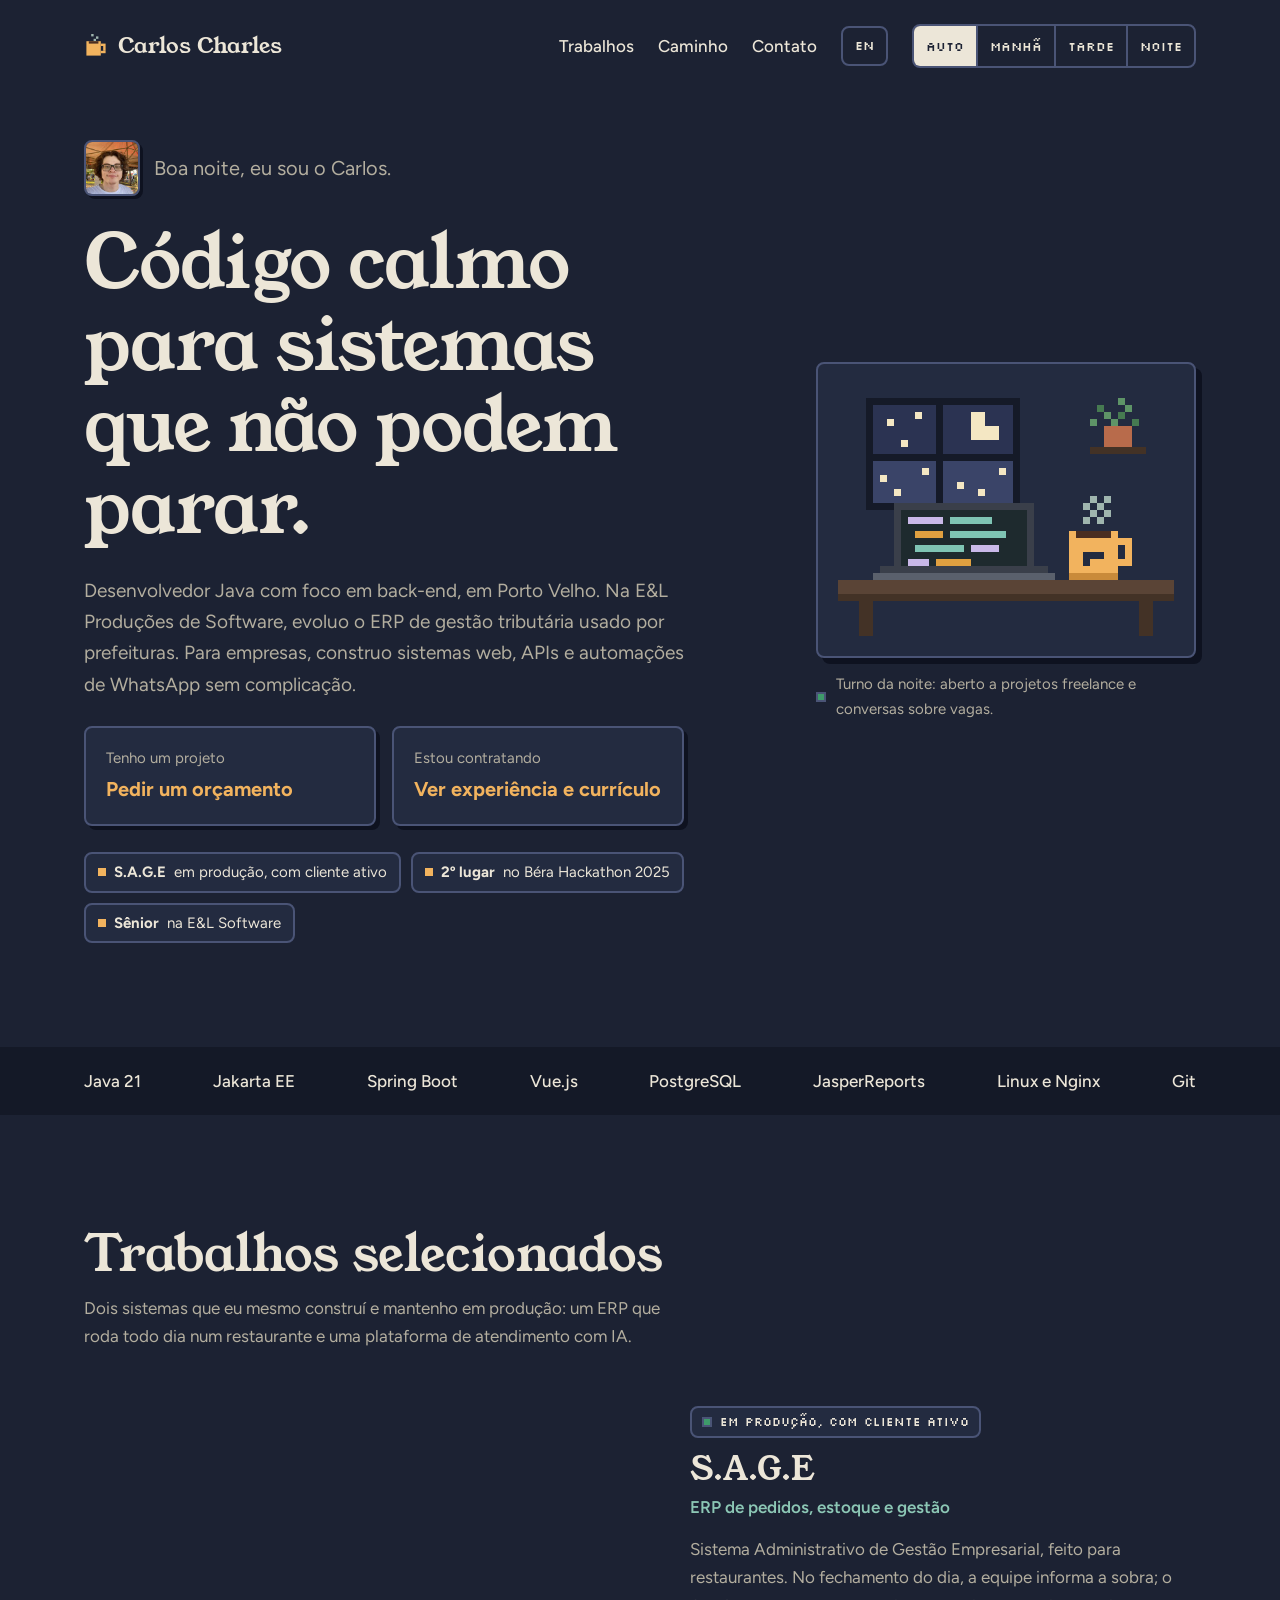
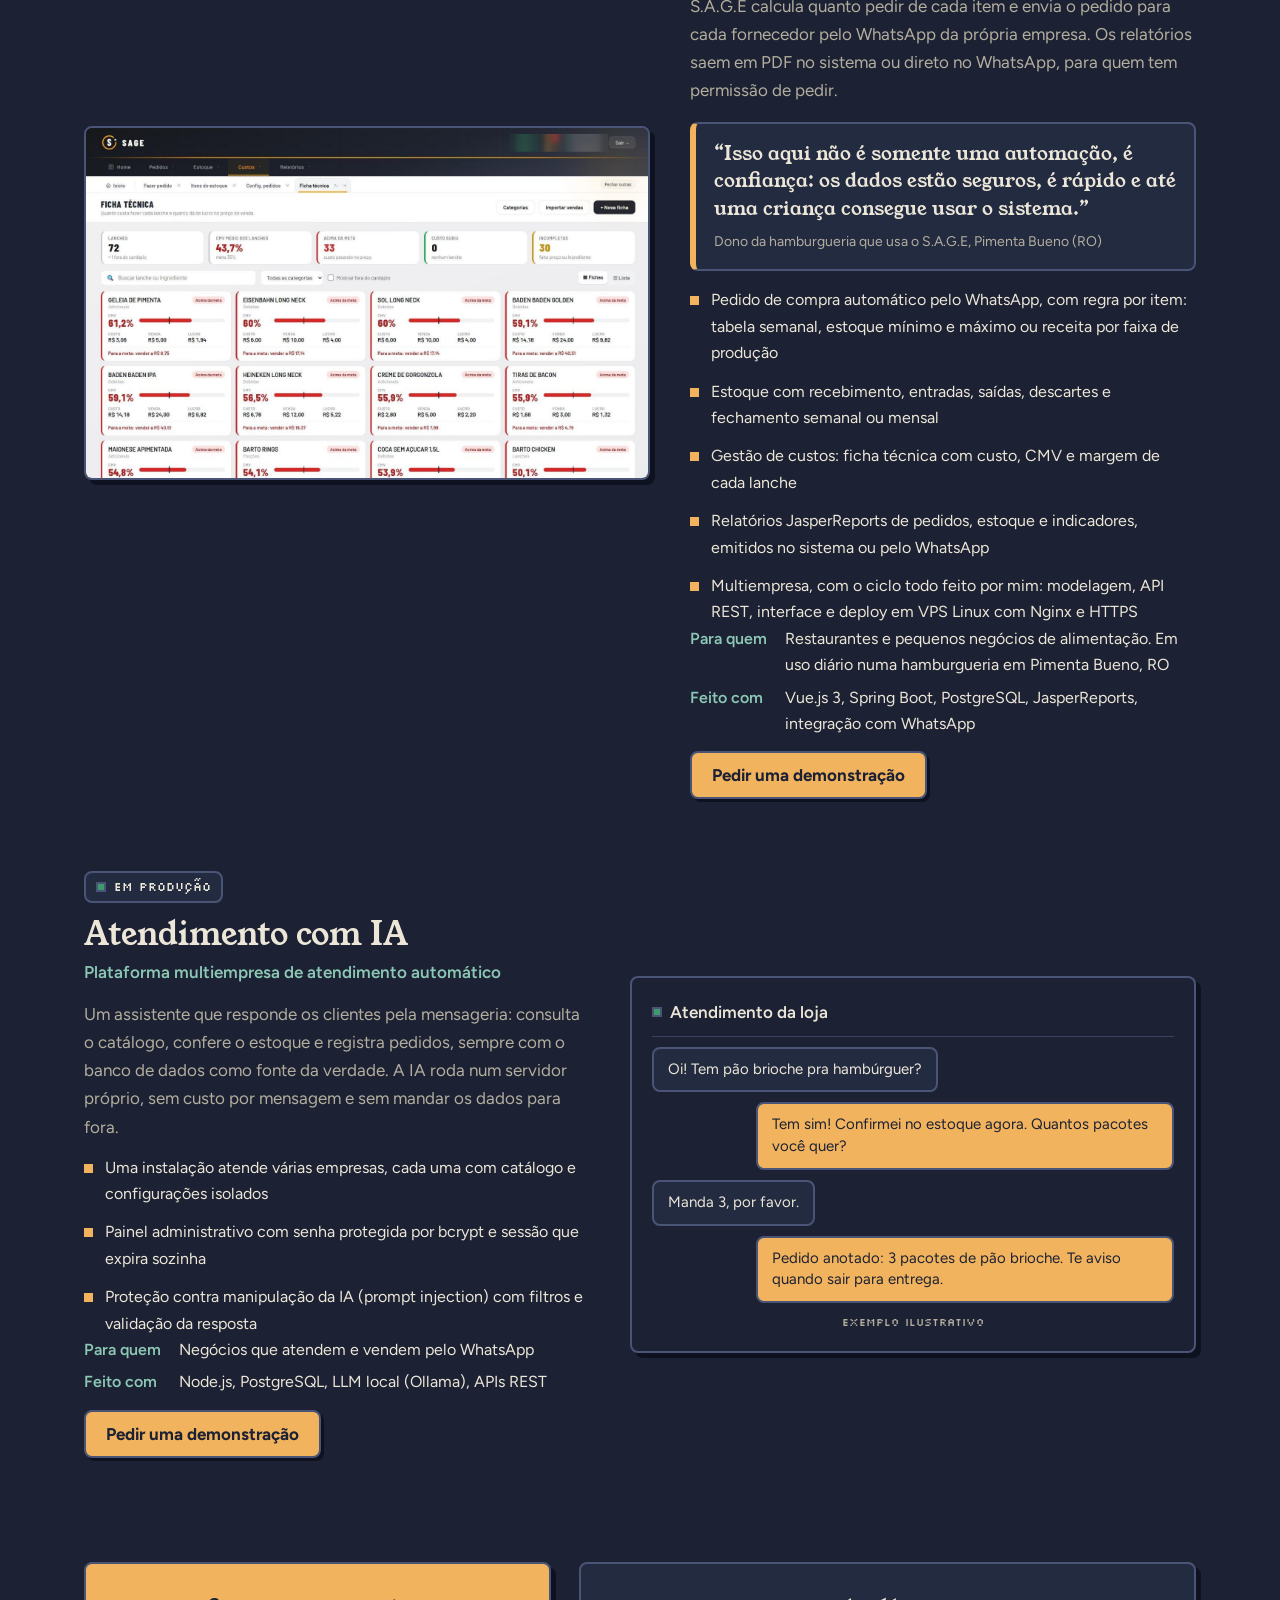
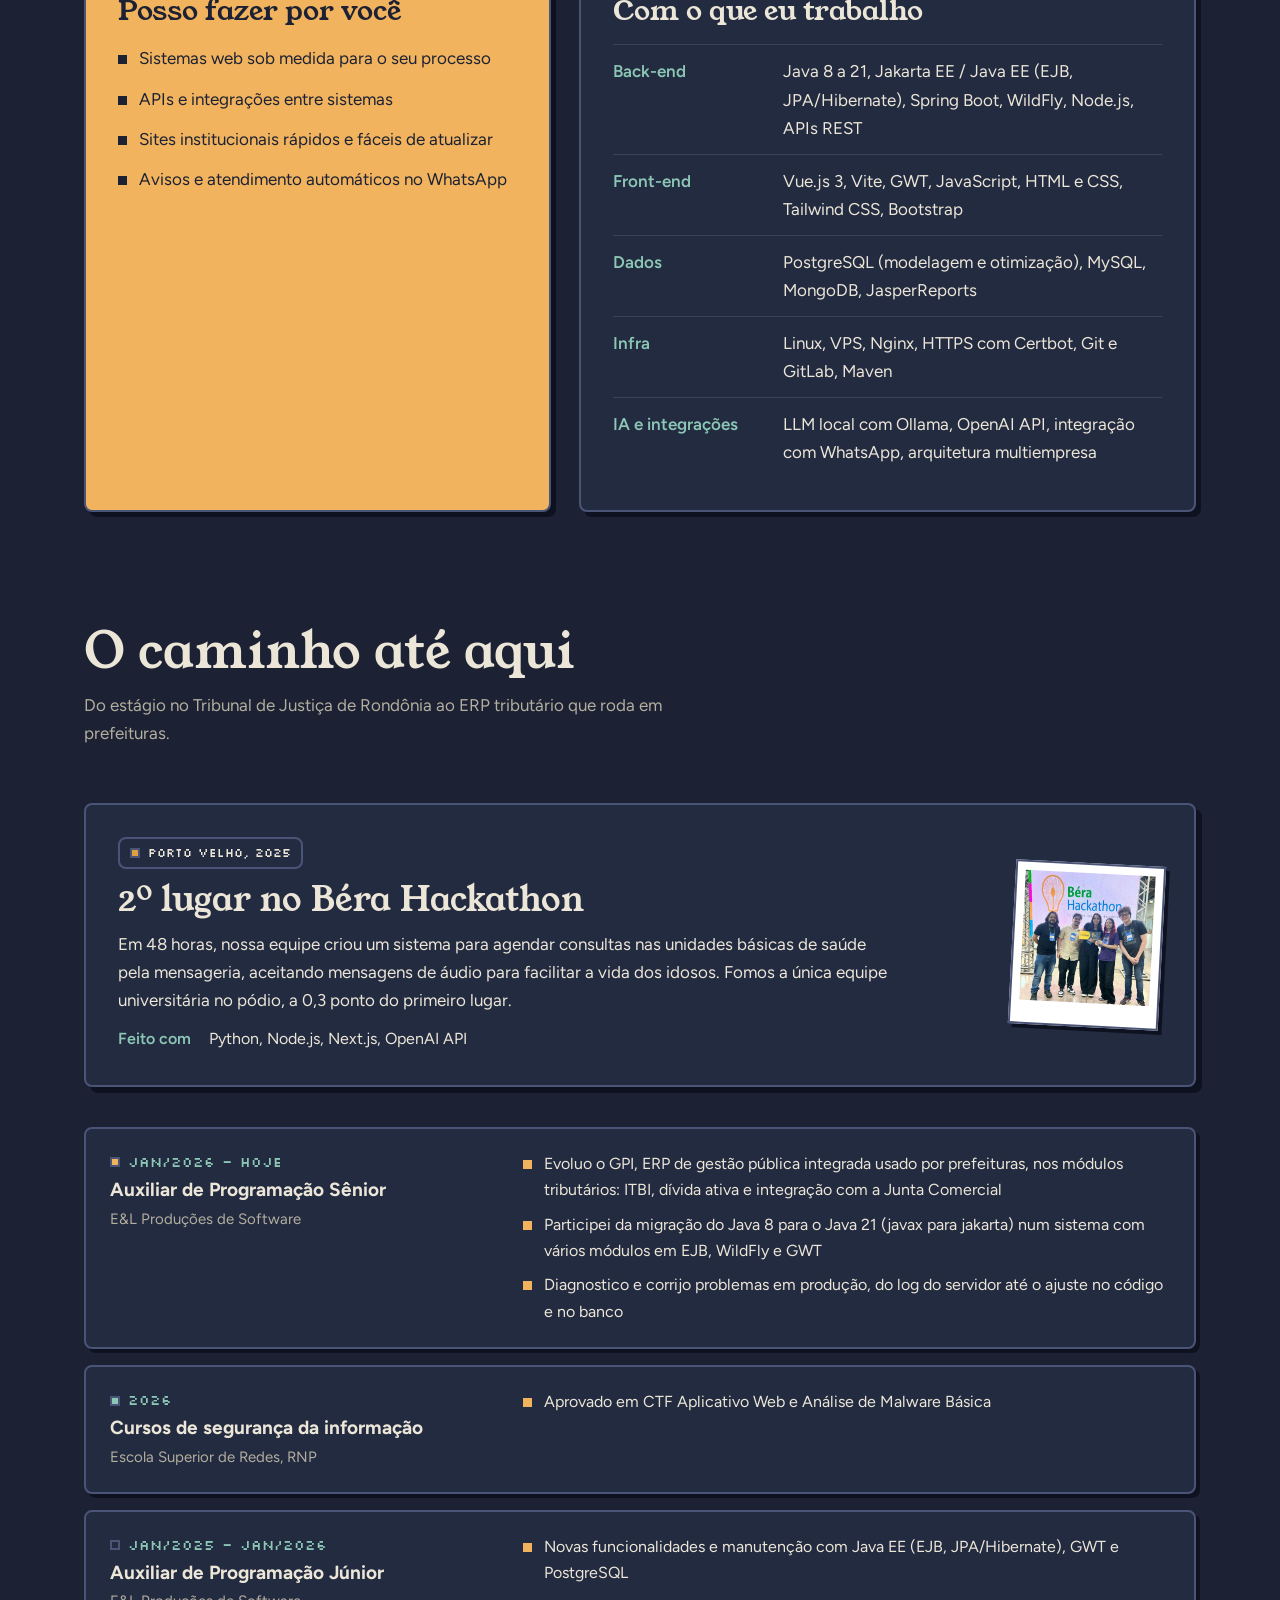
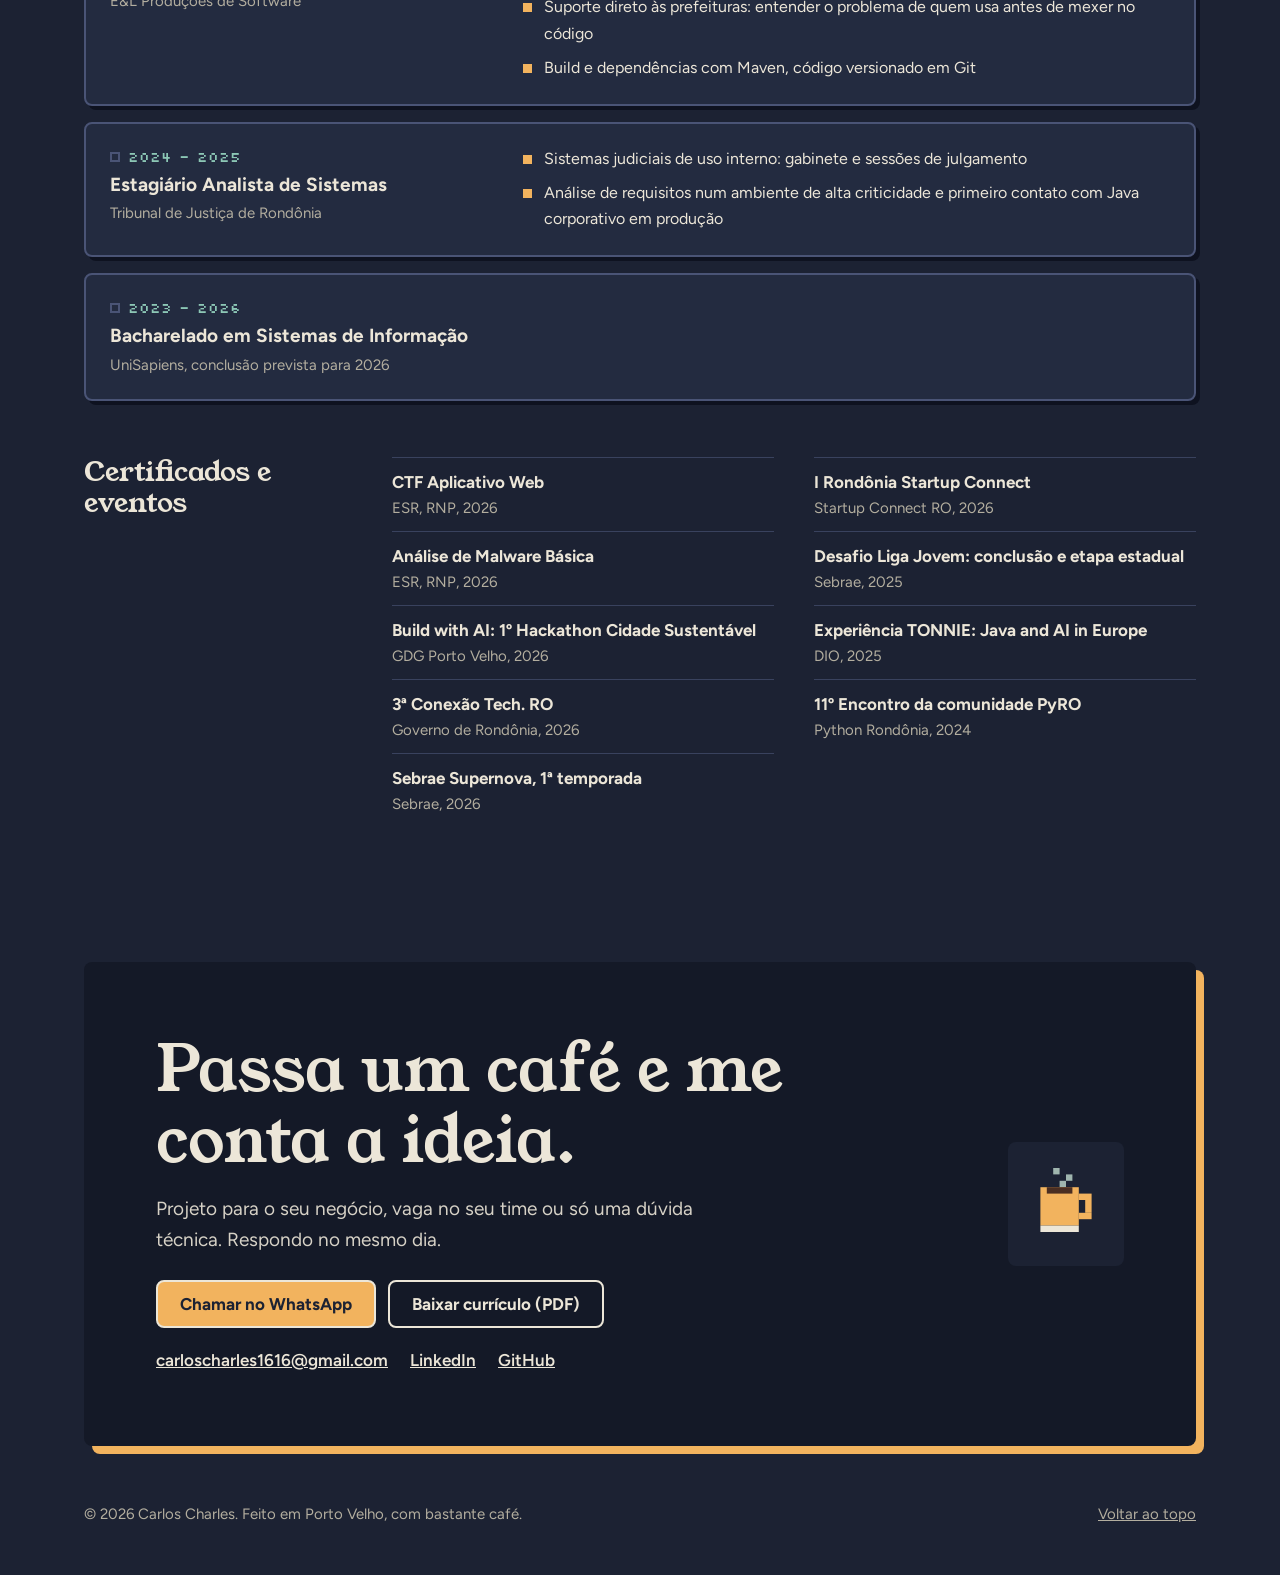
==== index.html @ 9b9c5bf5 "Versão nos links do CSS e JS para o navegador não usar arquivo antigo do cache Co-Authored-By: Claud" ====
<!DOCTYPE html>
<html lang="pt-BR" data-theme="tarde">
<head>
    <meta charset="UTF-8">
    <meta name="viewport" content="width=device-width, initial-scale=1.0">
    <title>Carlos Charles | Desenvolvedor Java · Spring Boot · Vue.js</title>
    <meta name="description" content="Carlos Charles, desenvolvedor Java em Porto Velho (RO). Back-end com Java, Jakarta EE e Spring Boot no ERP tributário de prefeituras na E&amp;L, criador do S.A.G.E e de sistemas web, APIs e automações de WhatsApp para empresas.">
    <meta property="og:title" content="Carlos Charles | Desenvolvedor Java">
    <meta property="og:description" content="Código calmo para sistemas que não podem parar. Aberto a projetos e vagas.">
    <meta property="og:image" content="https://carloscharlesdev.cloud/foto-og.jpg">
    <meta name="theme-color" content="#EEF1EA">
    <link rel="canonical" href="https://carloscharlesdev.cloud/">
    <link rel="alternate" hreflang="pt-BR" href="https://carloscharlesdev.cloud/">
    <link rel="alternate" hreflang="en" href="https://carloscharlesdev.cloud/en/">
    <link rel="alternate" hreflang="x-default" href="https://carloscharlesdev.cloud/">
    <meta property="og:type" content="website">
    <meta property="og:url" content="https://carloscharlesdev.cloud/">
    <meta property="og:locale" content="pt_BR">
    <meta property="og:locale:alternate" content="en_US">
    <meta name="twitter:card" content="summary">
    <script type="application/ld+json">{"@context": "https://schema.org", "@type": "Person", "name": "Carlos Charles Batista dos Santos", "alternateName": "Carlos Charles", "jobTitle": "Desenvolvedor Java", "url": "https://carloscharlesdev.cloud/", "image": "https://carloscharlesdev.cloud/foto-og.jpg", "address": {"@type": "PostalAddress", "addressLocality": "Porto Velho", "addressRegion": "RO", "addressCountry": "BR"}, "worksFor": {"@type": "Organization", "name": "E&L Produções de Software"}, "alumniOf": {"@type": "CollegeOrUniversity", "name": "UniSapiens"}, "knowsAbout": ["Java", "Jakarta EE", "Spring Boot", "Vue.js", "PostgreSQL", "JasperReports", "APIs REST", "Linux", "Nginx"], "sameAs": ["https://www.linkedin.com/in/carlos-charles810426302", "https://github.com/CarlosCharlesdev"]}</script>
    <link rel="icon" href="favicon.svg" type="image/svg+xml">
    <link rel="icon" href="favicon-64.png" type="image/png">
    <link rel="apple-touch-icon" href="apple-touch-icon.png">
    <link rel="preconnect" href="https://fonts.googleapis.com">
    <link rel="preconnect" href="https://fonts.gstatic.com" crossorigin>
    <link href="https://fonts.googleapis.com/css2?family=Young+Serif&family=Figtree:wght@400;500;600;700&family=Silkscreen&display=swap" rel="stylesheet">
    <link rel="stylesheet" href="style.css?v=20261123c">
    <script>
        /* Define o tema antes de pintar a página (evita piscar). */
        (function () {
            var escolha = 'auto';
            try { escolha = localStorage.getItem('tema') || 'auto'; } catch (e) {}
            var h = new Date().getHours();
            var auto = h >= 5 && h < 12 ? 'manha' : h >= 12 && h < 18 ? 'tarde' : 'noite';
            document.documentElement.setAttribute('data-theme', escolha === 'auto' ? auto : escolha);
        })();
    </script>
</head>
<body>

    <a class="skip" href="#conteudo">Pular para o conteúdo</a>

    <header class="site-header">
        <div class="container header-row">
            <a href="#inicio" class="brand">
                <svg class="mug" viewBox="0 0 10 10" width="24" height="24" aria-hidden="true"><rect class="steam" x="3" y="0" width="1" height="1"/><rect class="steam" x="5" y="1" width="1" height="1"/><rect class="steam" x="4" y="2" width="1" height="1"/><rect class="mug-body" x="1" y="3" width="6" height="6"/><rect class="coffee" x="2" y="3" width="4" height="1"/><rect class="mug-body" x="7" y="4" width="2" height="1"/><rect class="mug-body" x="8" y="5" width="1" height="2"/><rect class="mug-body" x="7" y="7" width="2" height="1"/></svg>
                Carlos Charles
            </a>
            <div class="header-tools">
                <nav aria-label="Principal">
                    <ul class="nav">
                        <li><a href="#trabalhos">Trabalhos</a></li>
                        <li><a href="#caminho">Caminho</a></li>
                        <li><a href="#contato">Contato</a></li>
                    </ul>
                </nav>
                <a class="lang" href="en/" hreflang="en" lang="en">EN</a>
                <button type="button" class="theme-cycle" aria-label="Trocar tema da página"><span class="tc-dot" aria-hidden="true"></span><span id="tema-rotulo">auto</span></button>
                <div class="theme-switch" role="group" aria-label="Tema da página">
                    <button type="button" data-tema="auto">auto</button>
                    <button type="button" data-tema="manha">manhã</button>
                    <button type="button" data-tema="tarde">tarde</button>
                    <button type="button" data-tema="noite">noite</button>
                </div>
            </div>
        </div>
    </header>

    <main id="conteudo">
        <!-- APRESENTAÇÃO -->
        <section id="inicio" class="container hero">
            <div class="hero-text">
                <p class="hello">
                    <img class="avatar" src="foto-avatar.jpg" alt="Foto de Carlos Charles" width="56" height="56">
                    <span><span id="saudacao">Olá</span>, eu sou o Carlos.</span>
                </p>
                <h1>Código calmo para sistemas que não podem parar.</h1>
                <p class="lead">Desenvolvedor Java com foco em back-end, em Porto Velho. Na E&amp;L Produções de Software, evoluo o ERP de gestão tributária usado por prefeituras. Para empresas, construo sistemas web, APIs e automações de WhatsApp sem complicação.</p>
                <div class="paths">
                    <a class="path card" href="#contato">
                        <span class="path-who">Tenho um projeto</span>
                        <span class="path-go">Pedir um orçamento</span>
                    </a>
                    <a class="path card" href="#caminho">
                        <span class="path-who">Estou contratando</span>
                        <span class="path-go">Ver experiência e currículo</span>
                    </a>
                </div>
                <ul class="proofs" aria-label="Destaques">
                    <li><strong>S.A.G.E</strong> em produção, com cliente ativo</li>
                    <li><strong>2º lugar</strong> no Béra Hackathon 2025</li>
                    <li><strong>Sênior</strong> na E&amp;L Software</li>
                </ul>
            </div>
            <figure class="hero-scene">
                <div class="scene card card-lg">
                    <img class="scene-img scene-manha" src="pixel/manha.svg" alt="Pixel art de manhã: notebook com código, caneca de café e janela com sol" width="384" height="288">
                    <img class="scene-img scene-tarde" src="pixel/tarde.svg" alt="Pixel art à tarde: notebook com código, caneca de café e janela com pôr do sol" width="384" height="288">
                    <img class="scene-img scene-noite" src="pixel/noite.svg" alt="Pixel art à noite: notebook com código, caneca de café e janela com lua e estrelas" width="384" height="288">
                </div>
                <figcaption><span class="status-dot" aria-hidden="true"></span><span id="legenda">Aberto a projetos freelance e conversas sobre vagas.</span></figcaption>
            </figure>
        </section>

        <div class="stack-band">
            <ul class="container" aria-label="Tecnologias principais">
                <li>Java 21</li><li>Jakarta EE</li><li>Spring Boot</li><li>Vue.js</li><li>PostgreSQL</li><li>JasperReports</li><li>Linux e Nginx</li><li>Git</li>
            </ul>
        </div>

        <!-- PROJETOS E SKILLS -->
        <section id="trabalhos" class="container section">
            <h2>Trabalhos selecionados</h2>
            <p class="section-lead">Dois sistemas que eu mesmo construí e mantenho em produção: um ERP que roda todo dia num restaurante e uma plataforma de atendimento com IA.</p>

            <div class="projects">
                <article class="project">
                    <div class="project-img card"><img src="sage.jpg" alt="Tela de Ficha técnica do S.A.G.E, com custo, preço de venda, lucro e CMV de cada lanche" loading="lazy" width="1520" height="950"></div>
                    <div class="project-body">
                        <p class="badge"><span class="status-dot" aria-hidden="true"></span>Em produção, com cliente ativo</p>
                        <h3>S.A.G.E</h3>
                        <p class="project-sub">ERP de pedidos, estoque e gestão</p>
                        <p class="muted">Sistema Administrativo de Gestão Empresarial, feito para restaurantes. No fechamento do dia, a equipe informa a sobra; o S.A.G.E calcula quanto pedir de cada item e envia o pedido para cada fornecedor pelo WhatsApp da própria empresa. Os relatórios saem em PDF no sistema ou direto no WhatsApp, para quem tem permissão de pedir.</p>
                        <figure class="quote">
                            <blockquote>“Isso aqui não é somente uma automação, é confiança: os dados estão seguros, é rápido e até uma criança consegue usar o sistema.”</blockquote>
                            <figcaption>Dono da hamburgueria que usa o S.A.G.E, Pimenta Bueno (RO)</figcaption>
                        </figure>
                        <details class="more" open>
                            <summary>Ver detalhes do projeto</summary>
                        <ul class="pixel-list project-points">
                            <li>Pedido de compra automático pelo WhatsApp, com regra por item: tabela semanal, estoque mínimo e máximo ou receita por faixa de produção</li>
                            <li>Estoque com recebimento, entradas, saídas, descartes e fechamento semanal ou mensal</li>
                            <li>Gestão de custos: ficha técnica com custo, CMV e margem de cada lanche</li>
                            <li>Relatórios JasperReports de pedidos, estoque e indicadores, emitidos no sistema ou pelo WhatsApp</li>
                            <li>Multiempresa, com o ciclo todo feito por mim: modelagem, API REST, interface e deploy em VPS Linux com Nginx e HTTPS</li>
                        </ul>
                        <dl class="meta">
                            <dt>Para quem</dt><dd>Restaurantes e pequenos negócios de alimentação. Em uso diário numa hamburgueria em Pimenta Bueno, RO</dd>
                            <dt>Feito com</dt><dd>Vue.js 3, Spring Boot, PostgreSQL, JasperReports, integração com WhatsApp</dd>
                        </dl>
                        </details>
                        <a class="btn-demo" href="https://wa.me/5569992700080?text=Oi%20Carlos%21%20Vi%20o%20S.A.G.E%20no%20seu%20portf%C3%B3lio%20e%20quero%20uma%20demonstra%C3%A7%C3%A3o." target="_blank" rel="noopener">Pedir uma demonstração</a>
                    </div>
                </article>

                <article class="project reverse">
                    <div class="project-img card chat-mock" role="img" aria-label="Exemplo ilustrativo de uma conversa de atendimento automático">
                        <p class="chat-bar"><span class="status-dot" aria-hidden="true"></span>Atendimento da loja</p>
                        <p class="msg in">Oi! Tem pão brioche pra hambúrguer?</p>
                        <p class="msg out">Tem sim! Confirmei no estoque agora. Quantos pacotes você quer?</p>
                        <p class="msg in">Manda 3, por favor.</p>
                        <p class="msg out">Pedido anotado: 3 pacotes de pão brioche. Te aviso quando sair para entrega.</p>
                        <p class="chat-note">Exemplo ilustrativo</p>
                    </div>
                    <div class="project-body">
                        <p class="badge"><span class="status-dot" aria-hidden="true"></span>Em produção</p>
                        <h3>Atendimento com IA</h3>
                        <p class="project-sub">Plataforma multiempresa de atendimento automático</p>
                        <p class="muted">Um assistente que responde os clientes pela mensageria: consulta o catálogo, confere o estoque e registra pedidos, sempre com o banco de dados como fonte da verdade. A IA roda num servidor próprio, sem custo por mensagem e sem mandar os dados para fora.</p>
                        <details class="more" open>
                            <summary>Ver detalhes do projeto</summary>
                        <ul class="pixel-list project-points">
                            <li>Uma instalação atende várias empresas, cada uma com catálogo e configurações isolados</li>
                            <li>Painel administrativo com senha protegida por bcrypt e sessão que expira sozinha</li>
                            <li>Proteção contra manipulação da IA (prompt injection) com filtros e validação da resposta</li>
                        </ul>
                        <dl class="meta">
                            <dt>Para quem</dt><dd>Negócios que atendem e vendem pelo WhatsApp</dd>
                            <dt>Feito com</dt><dd>Node.js, PostgreSQL, LLM local (Ollama), APIs REST</dd>
                        </dl>
                        </details>
                        <a class="btn-demo" href="https://wa.me/5569992700080?text=Oi%20Carlos%21%20Vi%20o%20atendimento%20com%20IA%20no%20seu%20portf%C3%B3lio%20e%20quero%20uma%20demonstra%C3%A7%C3%A3o." target="_blank" rel="noopener">Pedir uma demonstração</a>
                    </div>
                </article>
                
            </div>

            <div class="duo">
                <div class="card services">
                    <h3>Posso fazer por você</h3>
                    <ul class="pixel-list">
                        <li>Sistemas web sob medida para o seu processo</li>
                        <li>APIs e integrações entre sistemas</li>
                        <li>Sites institucionais rápidos e fáceis de atualizar</li>
                        <li>Avisos e atendimento automáticos no WhatsApp</li>
                    </ul>
                </div>
                <div class="card skills">
                    <h3>Com o que eu trabalho</h3>
                    <dl>
                        <div><dt>Back-end</dt><dd>Java 8 a 21, Jakarta EE / Java EE (EJB, JPA/Hibernate), Spring Boot, WildFly, Node.js, APIs REST</dd></div>
                        <div><dt>Front-end</dt><dd>Vue.js 3, Vite, GWT, JavaScript, HTML e CSS, Tailwind CSS, Bootstrap</dd></div>
                        <div><dt>Dados</dt><dd>PostgreSQL (modelagem e otimização), MySQL, MongoDB, JasperReports</dd></div>
                        <div><dt>Infra</dt><dd>Linux, VPS, Nginx, HTTPS com Certbot, Git e GitLab, Maven</dd></div>
                        <div><dt>IA e integrações</dt><dd>LLM local com Ollama, OpenAI API, integração com WhatsApp, arquitetura multiempresa</dd></div>
                    </dl>
                </div>
            </div>
        </section>

        <!-- JORNADA -->
        <section id="caminho" class="container section">
            <h2>O caminho até aqui</h2>
            <p class="section-lead">Do estágio no Tribunal de Justiça de Rondônia ao ERP tributário que roda em prefeituras.</p>

            <article class="award card">
                <figure class="award-photo">
                    <img src="equipe-hackathon.jpg" alt="Carlos e a equipe segurando a placa de 2º lugar no Béra Hackathon" width="480" height="480" loading="lazy">
                </figure>
                <div class="award-text">
                    <p class="badge"><span class="trophy" aria-hidden="true"></span>Porto Velho, 2025</p>
                    <h3>2º lugar no Béra Hackathon</h3>
                    <p>Em 48 horas, nossa equipe criou um sistema para agendar consultas nas unidades básicas de saúde pela mensageria, aceitando mensagens de áudio para facilitar a vida dos idosos. Fomos a única equipe universitária no pódio, a 0,3 ponto do primeiro lugar.</p>
                    <dl class="meta">
                        <dt>Feito com</dt><dd>Python, Node.js, Next.js, OpenAI API</dd>
                    </dl>
                </div>
            </article>

            <ol class="journey">
                <li class="card job">
                    <div class="job-head">
                        <span class="when"><span class="mark mark-primary"></span>jan/2026 – hoje</span>
                        <strong>Auxiliar de Programação Sênior</strong>
                        <span class="muted">E&amp;L Produções de Software</span>
                    </div>
                    <ul class="pixel-list job-points">
                        <li>Evoluo o GPI, ERP de gestão pública integrada usado por prefeituras, nos módulos tributários: ITBI, dívida ativa e integração com a Junta Comercial</li>
                        <li>Participei da migração do Java 8 para o Java 21 (javax para jakarta) num sistema com vários módulos em EJB, WildFly e GWT</li>
                        <li>Diagnostico e corrijo problemas em produção, do log do servidor até o ajuste no código e no banco</li>
                    </ul>
                </li>
                <li class="card job">
                    <div class="job-head">
                        <span class="when"><span class="mark mark-accent"></span>2026</span>
                        <strong>Cursos de segurança da informação</strong>
                        <span class="muted">Escola Superior de Redes, RNP</span>
                    </div>
                    <ul class="pixel-list job-points">
                        <li>Aprovado em CTF Aplicativo Web e Análise de Malware Básica</li>
                    </ul>
                </li>
                <li class="card job">
                    <div class="job-head">
                        <span class="when"><span class="mark"></span>jan/2025 – jan/2026</span>
                        <strong>Auxiliar de Programação Júnior</strong>
                        <span class="muted">E&amp;L Produções de Software</span>
                    </div>
                    <ul class="pixel-list job-points">
                        <li>Novas funcionalidades e manutenção com Java EE (EJB, JPA/Hibernate), GWT e PostgreSQL</li>
                        <li>Suporte direto às prefeituras: entender o problema de quem usa antes de mexer no código</li>
                        <li>Build e dependências com Maven, código versionado em Git</li>
                    </ul>
                </li>
                <li class="card job">
                    <div class="job-head">
                        <span class="when"><span class="mark"></span>2024 – 2025</span>
                        <strong>Estagiário Analista de Sistemas</strong>
                        <span class="muted">Tribunal de Justiça de Rondônia</span>
                    </div>
                    <ul class="pixel-list job-points">
                        <li>Sistemas judiciais de uso interno: gabinete e sessões de julgamento</li>
                        <li>Análise de requisitos num ambiente de alta criticidade e primeiro contato com Java corporativo em produção</li>
                    </ul>
                </li>
                <li class="card job">
                    <div class="job-head">
                        <span class="when"><span class="mark"></span>2023 – 2026</span>
                        <strong>Bacharelado em Sistemas de Informação</strong>
                        <span class="muted">UniSapiens, conclusão prevista para 2026</span>
                    </div>
                </li>
            </ol>

            <div class="certs">
                <h3>Certificados e eventos</h3>
                <ul>
                    <li><strong>CTF Aplicativo Web</strong><span>ESR, RNP, 2026</span></li>
                    <li><strong>Análise de Malware Básica</strong><span>ESR, RNP, 2026</span></li>
                    <li><strong>Build with AI: 1º Hackathon Cidade Sustentável</strong><span>GDG Porto Velho, 2026</span></li>
                    <li><strong>3ª Conexão Tech. RO</strong><span>Governo de Rondônia, 2026</span></li>
                    <li><strong>Sebrae Supernova, 1ª temporada</strong><span>Sebrae, 2026</span></li>
                    <li><strong>I Rondônia Startup Connect</strong><span>Startup Connect RO, 2026</span></li>
                    <li><strong>Desafio Liga Jovem: conclusão e etapa estadual</strong><span>Sebrae, 2025</span></li>
                    <li><strong>Experiência TONNIE: Java and AI in Europe</strong><span>DIO, 2025</span></li>
                    <li><strong>11º Encontro da comunidade PyRO</strong><span>Python Rondônia, 2024</span></li>
                </ul>
            </div>
        </section>

        <!-- CONTATO -->
        <section id="contato" class="container section contact-wrap">
            <div class="contact">
                <div class="contact-text">
                    <h2>Passa um café e me conta a ideia.</h2>
                    <p>Projeto para o seu negócio, vaga no seu time ou só uma dúvida técnica. Respondo no mesmo dia.</p>
                    <div class="contact-actions">
                        <a class="btn btn-primary" href="https://wa.me/5569992700080" target="_blank" rel="noopener">Chamar no WhatsApp</a>
                        <a class="btn btn-ghost" href="curriculo.pdf" download>Baixar currículo (PDF)</a>
                    </div>
                    <ul class="contact-links">
                        <li><a href="mailto:carloscharles1616@gmail.com">carloscharles1616@gmail.com</a></li>
                        <li><a href="https://www.linkedin.com/in/carlos-charles810426302" target="_blank" rel="noopener">LinkedIn</a></li>
                        <li><a href="https://github.com/CarlosCharlesdev" target="_blank" rel="noopener">GitHub</a></li>
                    </ul>
                </div>
                <div class="contact-mug" aria-hidden="true">
                    <svg class="mug" viewBox="0 0 10 10" width="64" height="64"><rect class="steam" x="3" y="0" width="1" height="1"/><rect class="steam" x="5" y="1" width="1" height="1"/><rect class="steam" x="4" y="2" width="1" height="1"/><rect class="mug-body" x="1" y="3" width="6" height="6"/><rect class="coffee" x="2" y="3" width="4" height="1"/><rect class="mug-body" x="7" y="4" width="2" height="1"/><rect class="mug-body" x="8" y="5" width="1" height="2"/><rect class="mug-body" x="7" y="7" width="2" height="1"/><rect class="saucer" x="1" y="9" width="6" height="1"/></svg>
                </div>
            </div>
        </section>
    </main>

    <nav class="bottom-bar" aria-label="Atalhos">
        <a href="#trabalhos">Projetos</a>
        <a href="#caminho">Caminho</a>
        <a class="bb-cta" href="https://wa.me/5569992700080" target="_blank" rel="noopener">WhatsApp</a>
    </nav>

    <footer class="container site-footer">
        <p>© <span id="ano">2026</span> Carlos Charles. Feito em Porto Velho, com bastante café.</p>
        <a href="#inicio">Voltar ao topo</a>
    </footer>

    <script src="script.js?v=20261123c"></script>
</body>
</html>
---- style.css ----
/* ===== Temas: manhã, tarde e noite =====
   O tema é escolhido pelo horário (script no <head>) ou pelo seletor no topo. */
:root,
[data-theme="tarde"] {
    --bg: #EEF1EA;
    --surface: #FBFCF8;
    --border: #2E211B;
    --shadow: #2E211B;
    --soft: #D5D9CF;
    --text: #2E211B;
    --muted: #5E544C;
    --primary: #2F6F68;
    --on-primary: #FBFCF8;
    --link: #2F6F68;
    --accent: #8A4F1C;
    --band: #2E211B;
    --band-text: #EEF1EA;
    --mug: #2F6F68;
}
[data-theme="manha"] {
    --bg: #EAF2F6;
    --surface: #FFFFFF;
    --border: #1F2A3A;
    --shadow: #1F2A3A;
    --soft: #D3DEE6;
    --text: #1F2A3A;
    --muted: #4E5B6B;
    --primary: #2D6A9F;
    --on-primary: #FFFFFF;
    --link: #2D6A9F;
    --accent: #7B4A23;
    --band: #1F2A3A;
    --band-text: #EAF2F6;
    --mug: #2D6A9F;
}
[data-theme="noite"] {
    --bg: #1C2233;
    --surface: #232B40;
    --border: #4A5476;
    --shadow: #0E1220;
    --soft: #39425E;
    --text: #ECE6D8;
    --muted: #B3AE9F;
    --primary: #F2B35E;
    --on-primary: #1C2233;
    --link: #F2B35E;
    --accent: #8CC7B5;
    --band: #141927;
    --band-text: #ECE6D8;
    --mug: #F2B35E;
    color-scheme: dark;
}

:root {
    --serif: 'Young Serif', Georgia, serif;
    --sans: 'Figtree', system-ui, sans-serif;
    --pixel: 'Silkscreen', ui-monospace, monospace;
    --container: 1160px;
    --radius: 8px;
}

/* ===== Base ===== */
*, *::before, *::after { margin: 0; padding: 0; box-sizing: border-box; }
html { scroll-behavior: smooth; scroll-padding-top: 24px; }
body {
    font-family: var(--sans);
    font-size: 17px;
    line-height: 1.65;
    background: var(--bg);
    color: var(--text);
    -webkit-font-smoothing: antialiased;
}
@media (prefers-reduced-motion: no-preference) {
    body { transition: background-color .6s ease, color .6s ease; }
}
@media (prefers-reduced-motion: reduce) {
    html { scroll-behavior: auto; }
}
img { max-width: 100%; display: block; }
ul, ol { list-style: none; }
a { color: var(--link); }
h1, h2, h3 { font-family: var(--serif); font-weight: 400; line-height: 1.1; }
:focus-visible { outline: 3px solid #E0A040; outline-offset: 3px; }

.container { max-width: var(--container); margin: 0 auto; padding: 0 24px; }
.muted { color: var(--muted); }
.skip {
    position: absolute; left: 16px; top: -60px;
    background: var(--surface); color: var(--text);
    padding: 10px 16px; border: 2px solid var(--border); border-radius: var(--radius); z-index: 10;
}
.skip:focus { top: 16px; }

/* Cartão com sombra "pixelada" */
.card {
    background: var(--surface);
    border: 2px solid var(--border);
    border-radius: var(--radius);
    box-shadow: 4px 4px 0 var(--shadow);
}
.card-lg { box-shadow: 6px 6px 0 var(--shadow); }

/* Caneca em pixel art */
.mug .mug-body { fill: var(--mug); }
.mug .coffee { fill: #4A2E22; }
.mug .steam { fill: #9FB5AE; }
.mug .saucer { fill: var(--text); }

/* ===== Header ===== */
.header-row {
    display: flex; flex-wrap: wrap; align-items: center; justify-content: space-between;
    gap: 16px; padding-top: 24px; padding-bottom: 24px;
}
.brand {
    display: flex; align-items: center; gap: 10px;
    font-family: var(--serif); font-size: 22px; color: var(--text); text-decoration: none;
}
.header-tools { display: flex; flex-wrap: wrap; align-items: center; gap: 10px 24px; }
.nav { display: flex; flex-wrap: wrap; gap: 6px 24px; font-weight: 500; }
.nav a { color: var(--text); text-decoration: none; }
.nav a:hover { color: var(--link); }

.theme-switch {
    display: flex; border: 2px solid var(--border); border-radius: var(--radius); overflow: hidden;
}
.theme-switch button {
    min-height: 40px; padding: 0 12px;
    font-family: var(--pixel); font-size: 13px;
    background: transparent; color: var(--text);
    border: 0; border-left: 2px solid var(--border); cursor: pointer;
}
.theme-switch button:first-child { border-left: 0; }
.theme-switch button[aria-pressed="true"] { background: var(--text); color: var(--bg); }

/* ===== Hero ===== */
.hero {
    display: flex; flex-wrap: wrap; align-items: center; gap: 60px;
    padding-top: 48px; padding-bottom: 104px;
}
.hero-text { flex: 999 1 500px; min-width: 0; display: flex; flex-direction: column; gap: 26px; }
.hello { display: flex; align-items: center; gap: 14px; font-size: 20px; color: var(--muted); }
.avatar {
    width: 56px; height: 56px; object-fit: cover; border-radius: var(--radius);
    border: 2px solid var(--border); box-shadow: 3px 3px 0 var(--shadow);
}
.hero h1 { font-size: clamp(44px, 5.8vw, 76px); letter-spacing: -0.015em; max-width: 14ch; }
.lead { max-width: 52ch; font-size: 19px; color: var(--muted); }

.paths { display: grid; grid-template-columns: repeat(auto-fit, minmax(230px, 1fr)); gap: 16px; max-width: 600px; }
.path { display: flex; flex-direction: column; gap: 2px; padding: 18px 20px; text-decoration: none; color: var(--text); }
.path-who { font-size: 15px; color: var(--muted); }
.path-go { font-size: 20px; font-weight: 700; color: var(--link); }
@media (prefers-reduced-motion: no-preference) {
    .path { transition: transform .15s ease, box-shadow .15s ease; }
    .path:hover { transform: translate(-2px, -2px); box-shadow: 6px 6px 0 var(--shadow); }
}

.hero-scene { flex: 1 1 380px; min-width: 0; display: flex; flex-direction: column; gap: 14px; }
.scene { padding: 20px; }
.scene-img { width: 100%; height: auto; image-rendering: pixelated; display: none; }
[data-theme="manha"] .scene-manha,
[data-theme="tarde"] .scene-tarde,
[data-theme="noite"] .scene-noite { display: block; }
.hero-scene figcaption { display: flex; align-items: center; gap: 10px; font-size: 15px; color: var(--muted); }
.status-dot { width: 10px; height: 10px; flex: 0 0 10px; background: #3E9B6A; border: 2px solid var(--border); }

/* ===== Faixa da stack ===== */
.stack-band { background: var(--band); color: var(--band-text); }
.stack-band ul {
    display: flex; flex-wrap: wrap; justify-content: space-between; gap: 10px 28px;
    padding-top: 20px; padding-bottom: 20px; font-weight: 500;
}

/* ===== Seções ===== */
.section { padding-top: 112px; }
.section h2 { font-size: clamp(34px, 4vw, 50px); margin-bottom: 12px; }
.section-lead { max-width: 54ch; color: var(--muted); margin-bottom: 56px; }

/* Projetos */
.projects { display: flex; flex-direction: column; gap: 72px; }
.project { display: flex; flex-wrap: wrap; align-items: center; gap: 40px; }
.project.reverse { flex-direction: row-reverse; }
.project-img { flex: 1 1 440px; min-width: 0; aspect-ratio: 16 / 10; overflow: hidden; box-shadow: 5px 5px 0 var(--shadow); }
.project-img img { width: 100%; height: 100%; object-fit: cover; object-position: top left; }
.project-body { flex: 1 1 380px; min-width: 0; display: flex; flex-direction: column; gap: 14px; }
.project-body h3 { font-size: 32px; }
.meta { display: grid; grid-template-columns: max-content 1fr; gap: 6px 18px; font-size: 16px; }
.meta dt { color: var(--accent); font-weight: 600; }
.link { font-weight: 600; }

.badge {
    align-self: flex-start; display: inline-flex; align-items: center; gap: 8px;
    font-family: var(--pixel); font-size: 12px; color: var(--text);
    background: var(--surface); border: 2px solid var(--border); border-radius: var(--radius); padding: 4px 10px;
}
.project-sub { margin-top: -8px; font-weight: 600; color: var(--accent); }
.project-points { font-size: 16px; gap: 8px; }
.project-points li::before { color: var(--primary); margin-top: 2px; }

/* Conversa ilustrativa (atendimento com IA) */
.chat-mock { aspect-ratio: auto; min-height: 320px; padding: 20px; display: flex; flex-direction: column; gap: 10px; background: var(--bg); }
.chat-bar { display: flex; align-items: center; gap: 8px; font-weight: 600; padding-bottom: 10px; border-bottom: 1.5px solid var(--soft); }
.msg { max-width: 80%; padding: 10px 14px; border: 2px solid var(--border); border-radius: var(--radius); font-size: 15px; line-height: 1.45; }
.msg.in { align-self: flex-start; background: var(--surface); }
.msg.out { align-self: flex-end; background: var(--primary); color: var(--on-primary); }
.chat-note { margin-top: auto; align-self: center; font-family: var(--pixel); font-size: 11px; color: var(--muted); }

/* Depoimento */
.quote { margin: 4px 0 2px; padding: 16px 18px; background: var(--surface); border: 2px solid var(--border); border-left-width: 6px; border-left-color: var(--primary); border-radius: var(--radius); }
.quote blockquote { font-family: var(--serif); font-size: 19px; line-height: 1.45; }
.quote figcaption { margin-top: 8px; font-size: 14px; color: var(--muted); }

.btn-demo {
    align-self: flex-start; display: inline-flex; align-items: center; min-height: 48px; padding: 0 20px;
    background: var(--primary); color: var(--on-primary); font-weight: 700; text-decoration: none;
    border: 2px solid var(--border); border-radius: var(--radius); box-shadow: 3px 3px 0 var(--shadow);
}
@media (prefers-reduced-motion: no-preference) {
    .btn-demo { transition: transform .15s ease, box-shadow .15s ease; }
    .btn-demo:hover { transform: translate(-2px, -2px); box-shadow: 5px 5px 0 var(--shadow); }
}
.lang {
    display: inline-flex; align-items: center; min-height: 40px; padding: 0 12px;
    font-family: var(--pixel); font-size: 13px; color: var(--text); text-decoration: none;
    border: 2px solid var(--border); border-radius: var(--radius);
}
.lang:hover { background: var(--text); color: var(--bg); }

/* Serviços e skills */
.duo { margin-top: 104px; display: flex; flex-wrap: wrap; gap: 28px; }
.duo .card { padding: 32px; box-shadow: 5px 5px 0 var(--shadow); }
.duo h3 { font-size: 28px; margin-bottom: 18px; }
.services { flex: 1 1 340px; min-width: 0; background: var(--primary); color: var(--on-primary); }
.pixel-list { display: flex; flex-direction: column; gap: 12px; }
.pixel-list li { display: flex; gap: 12px; align-items: baseline; }
.pixel-list li::before { content: ""; width: 9px; height: 9px; flex: 0 0 9px; background: currentColor; }
.skills { flex: 1.4 1 440px; min-width: 0; }
.skills dl > div { display: flex; flex-wrap: wrap; gap: 4px 20px; padding: 12px 0; border-top: 1.5px solid var(--soft); }
.skills dt { flex: 0 0 150px; color: var(--accent); font-weight: 600; }
.skills dd { flex: 1 1 240px; min-width: 0; }

/* Destaques no topo */
.proofs { display: flex; flex-wrap: wrap; gap: 10px; }
.proofs li {
    display: inline-flex; align-items: center; gap: 8px; padding: 6px 12px;
    border: 2px solid var(--border); border-radius: var(--radius); background: var(--surface); font-size: 15px;
}
.proofs li::before { content: ""; width: 8px; height: 8px; background: var(--primary); }

/* Hackathon */
.award { position: relative; display: flex; flex-wrap: wrap; align-items: center; gap: 28px; padding: 32px; margin-bottom: 40px; box-shadow: 6px 6px 0 var(--shadow); }
.award-text { flex: 999 1 420px; min-width: 0; display: flex; flex-direction: column; gap: 12px; max-width: 70ch; }
.award-text h3 { font-size: clamp(26px, 3vw, 34px); }
.award-photo {
    flex: 0 0 auto; order: 2; margin-left: auto;
    width: 150px; padding: 8px 8px 22px; background: #FFFFFF;
    border: 2px solid var(--border); box-shadow: 4px 4px 0 var(--shadow); transform: rotate(3deg);
}
.award-photo img { width: 100%; height: auto; aspect-ratio: 1; object-fit: cover; }
.trophy { width: 10px; height: 10px; background: #E0A040; border: 2px solid var(--border); }

/* Jornada */
.journey { display: flex; flex-direction: column; gap: 16px; }
.job { padding: 22px 24px; display: flex; flex-wrap: wrap; gap: 10px 40px; }
.job-head { flex: 1 1 260px; min-width: 0; display: flex; flex-direction: column; gap: 4px; }
.job-head strong { font-size: 19px; line-height: 1.3; }
.job-head .muted { font-size: 15px; }
.job-points { flex: 2 1 420px; min-width: 0; font-size: 16px; gap: 8px; }
.job-points li::before { color: var(--primary); margin-top: 2px; }
.when { display: flex; align-items: center; gap: 8px; font-family: var(--pixel); font-size: 14px; color: var(--accent); }
.mark { width: 10px; height: 10px; background: var(--surface); border: 2px solid var(--border); }
.mark-accent { background: var(--accent); }
.mark-primary { background: var(--primary); }

.certs { margin-top: 56px; display: flex; flex-wrap: wrap; gap: 24px 48px; }
.certs h3 { flex: 1 1 260px; font-size: 28px; }
.certs ul { flex: 999 1 560px; min-width: 0; columns: 2 300px; column-gap: 40px; }
.certs li { break-inside: avoid; padding: 10px 0; border-top: 1.5px solid var(--soft); display: flex; flex-direction: column; }
.certs li span { font-size: 15px; color: var(--muted); }

/* Contato */
.contact-wrap { padding-top: 136px; padding-bottom: 40px; }
.contact {
    background: var(--band); color: var(--band-text);
    border-radius: var(--radius); box-shadow: 8px 8px 0 var(--primary);
    padding: clamp(36px, 6vw, 72px);
    display: flex; flex-wrap: wrap; align-items: center; justify-content: space-between; gap: 40px;
}
.contact-text { flex: 999 1 480px; min-width: 0; display: flex; flex-direction: column; gap: 18px; }
.contact h2 { font-size: clamp(38px, 5vw, 64px); margin: 0; }
.contact p { max-width: 50ch; font-size: 19px; opacity: .9; }
.contact-actions { display: flex; flex-wrap: wrap; gap: 12px; margin-top: 6px; }
.btn {
    display: inline-flex; align-items: center; min-height: 48px; padding: 0 22px;
    border: 2px solid var(--band-text); border-radius: var(--radius);
    font-weight: 700; text-decoration: none;
}
.btn-primary { background: var(--primary); color: var(--on-primary); }
.btn-ghost { color: var(--band-text); }
.contact-links { display: flex; flex-wrap: wrap; gap: 10px 22px; font-weight: 600; }
.contact-links a { color: var(--band-text); }
.contact-mug { flex: 0 0 auto; background: var(--bg); border-radius: var(--radius); padding: 26px; }
.contact-mug .mug { width: 64px; height: 64px; }

/* Rodapé */
.site-footer {
    display: flex; flex-wrap: wrap; justify-content: space-between; gap: 12px;
    padding-top: 16px; padding-bottom: 48px; font-size: 15px; color: var(--muted);
}
.site-footer a { color: var(--muted); }

/* Elementos que só aparecem no celular */
.theme-cycle, .bottom-bar { display: none; }
.more > summary { display: none; }
.more { display: flex; flex-direction: column; gap: 14px; }

/* ===== Celular ===== */
@media (max-width: 640px) {
    body { font-size: 16px; padding-bottom: 76px; }

    /* Cabeçalho enxuto: nome, idioma e um botão de tema */
    .site-header { position: sticky; top: 0; z-index: 20; background: var(--bg); border-bottom: 2px solid var(--border); }
    .header-row { flex-wrap: nowrap; padding-top: 12px; padding-bottom: 12px; }
    .brand { font-size: 19px; }
    .header-tools { width: auto; flex-wrap: nowrap; gap: 8px; }
    .header-tools nav, .theme-switch { display: none; }
    .theme-cycle {
        display: inline-flex; align-items: center; gap: 8px; min-height: 40px; padding: 0 12px;
        font-family: var(--pixel); font-size: 12px; color: var(--text); background: var(--surface);
        border: 2px solid var(--border); border-radius: var(--radius); box-shadow: 2px 2px 0 var(--shadow); cursor: pointer;
    }
    .tc-dot { width: 10px; height: 10px; background: var(--primary); border: 2px solid var(--border); }
    .lang { min-height: 40px; background: var(--surface); box-shadow: 2px 2px 0 var(--shadow); }

    /* Topo: a cena vira uma janela de ponta a ponta */
    .hero { gap: 28px; padding-top: 0; padding-bottom: 64px; }
    .hero-scene { order: -1; flex-basis: 100%; margin: 0 -24px; gap: 0; }
    .scene { border: 0; border-radius: 0; box-shadow: none; padding: 20px 28px 0; background: var(--surface); border-bottom: 2px solid var(--border); }
    .hero-scene figcaption { padding: 12px 24px 0; font-size: 14px; }
    .hello { font-size: 18px; }
    .hero h1 { font-size: clamp(38px, 11vw, 46px); }
    .lead { font-size: 17px; }
    .paths { grid-template-columns: 1fr 1fr; gap: 12px; }
    .path { padding: 14px; }
    .path-who { font-size: 13px; }
    .path-go { font-size: 17px; line-height: 1.3; }

    /* Destaques: faixa que desliza para o lado */
    .proofs { flex-wrap: nowrap; overflow-x: auto; margin: 0 -24px; padding: 2px 24px 8px; scroll-snap-type: x mandatory; scroll-padding-inline: 24px; scrollbar-width: none; }
    .proofs::-webkit-scrollbar { display: none; }
    .proofs li { flex: 0 0 auto; scroll-snap-align: start; box-shadow: 2px 2px 0 var(--shadow); }

    .stack-band ul { flex-wrap: nowrap; overflow-x: auto; justify-content: flex-start; gap: 22px; scrollbar-width: none; }
    .stack-band ul::-webkit-scrollbar { display: none; }
    .stack-band li { flex: 0 0 auto; }

    /* Seções */
    .section { padding-top: 80px; }
    .section h2 { font-size: 36px; }
    .section-lead { margin-bottom: 36px; }

    /* Projetos: imagem de ponta a ponta, detalhes recolhíveis */
    .projects { gap: 64px; }
    .project, .project.reverse { flex-direction: column; align-items: stretch; gap: 22px; }
    .project-img, .project-body { flex-basis: auto; }
    .project-img { margin: 0 -24px; border-radius: 0; border-left: 0; border-right: 0; box-shadow: none; }
    .chat-mock { padding: 18px 24px; }
    .project-body h3 { font-size: 34px; }
    .more > summary {
        display: inline-flex; align-items: center; gap: 10px; min-height: 44px; cursor: pointer; list-style: none;
        font-weight: 700; color: var(--link);
    }
    .more > summary::-webkit-details-marker { display: none; }
    .more > summary::before { content: ""; width: 10px; height: 10px; background: var(--primary); border: 2px solid var(--border); }
    .more[open] > summary::before { background: transparent; }
    .btn-demo { align-self: stretch; justify-content: center; }

    /* Serviços como faixa colorida, skills sem caixa */
    .duo { margin-top: 72px; gap: 40px; }
    .duo .card { box-shadow: none; }
    .services { margin: 0 -24px; border-radius: 0; border-left: 0; border-right: 0; padding: 32px 24px; }
    .skills { background: none; border: 0; padding: 0; }
    .skills dt { flex-basis: 100%; }

    /* Hackathon: polaroid pequena no canto */
    .award { padding: 28px 20px 24px; margin-top: 20px; margin-bottom: 48px; }
    .award-photo { position: absolute; top: -22px; right: 12px; width: 96px; padding: 5px 5px 14px; margin: 0; z-index: 1; }
    .award-text h3 { padding-right: 96px; }
    .award .badge { margin-right: 96px; }

    /* Jornada: linha do tempo em vez de caixas */
    .journey { gap: 32px; margin-left: 6px; border-left: 3px solid var(--border); padding-left: 22px; }
    .job { position: relative; display: block; padding: 0; background: none; border: 0; box-shadow: none; border-radius: 0; }
    .job .mark { position: absolute; left: -33px; top: 4px; width: 18px; height: 18px; border-width: 3px; }
    .job .mark:not(.mark-primary):not(.mark-accent) { background: var(--bg); }
    .job-points { margin-top: 10px; }

    .certs ul { columns: 1; }

    /* Contato: faixa de ponta a ponta */
    .contact-wrap { padding-top: 88px; padding-bottom: 24px; }
    .contact { margin: 0 -24px; border-radius: 0; box-shadow: none; padding: 44px 24px; }
    .contact-mug { display: none; }
    .contact-actions .btn { flex: 1 1 100%; justify-content: center; }

    /* Barra fixa como num app */
    .bottom-bar {
        display: flex; position: fixed; left: 0; right: 0; bottom: 0; z-index: 30;
        gap: 8px; padding: 10px 12px calc(10px + env(safe-area-inset-bottom));
        background: var(--band); border-top: 2px solid var(--border);
    }
    .bottom-bar a {
        flex: 1; display: flex; align-items: center; justify-content: center; min-height: 44px;
        color: var(--band-text); font-weight: 600; text-decoration: none; border-radius: var(--radius);
    }
    .bottom-bar .bb-cta { background: var(--primary); color: var(--on-primary); font-weight: 700; border: 2px solid var(--band-text); }
}
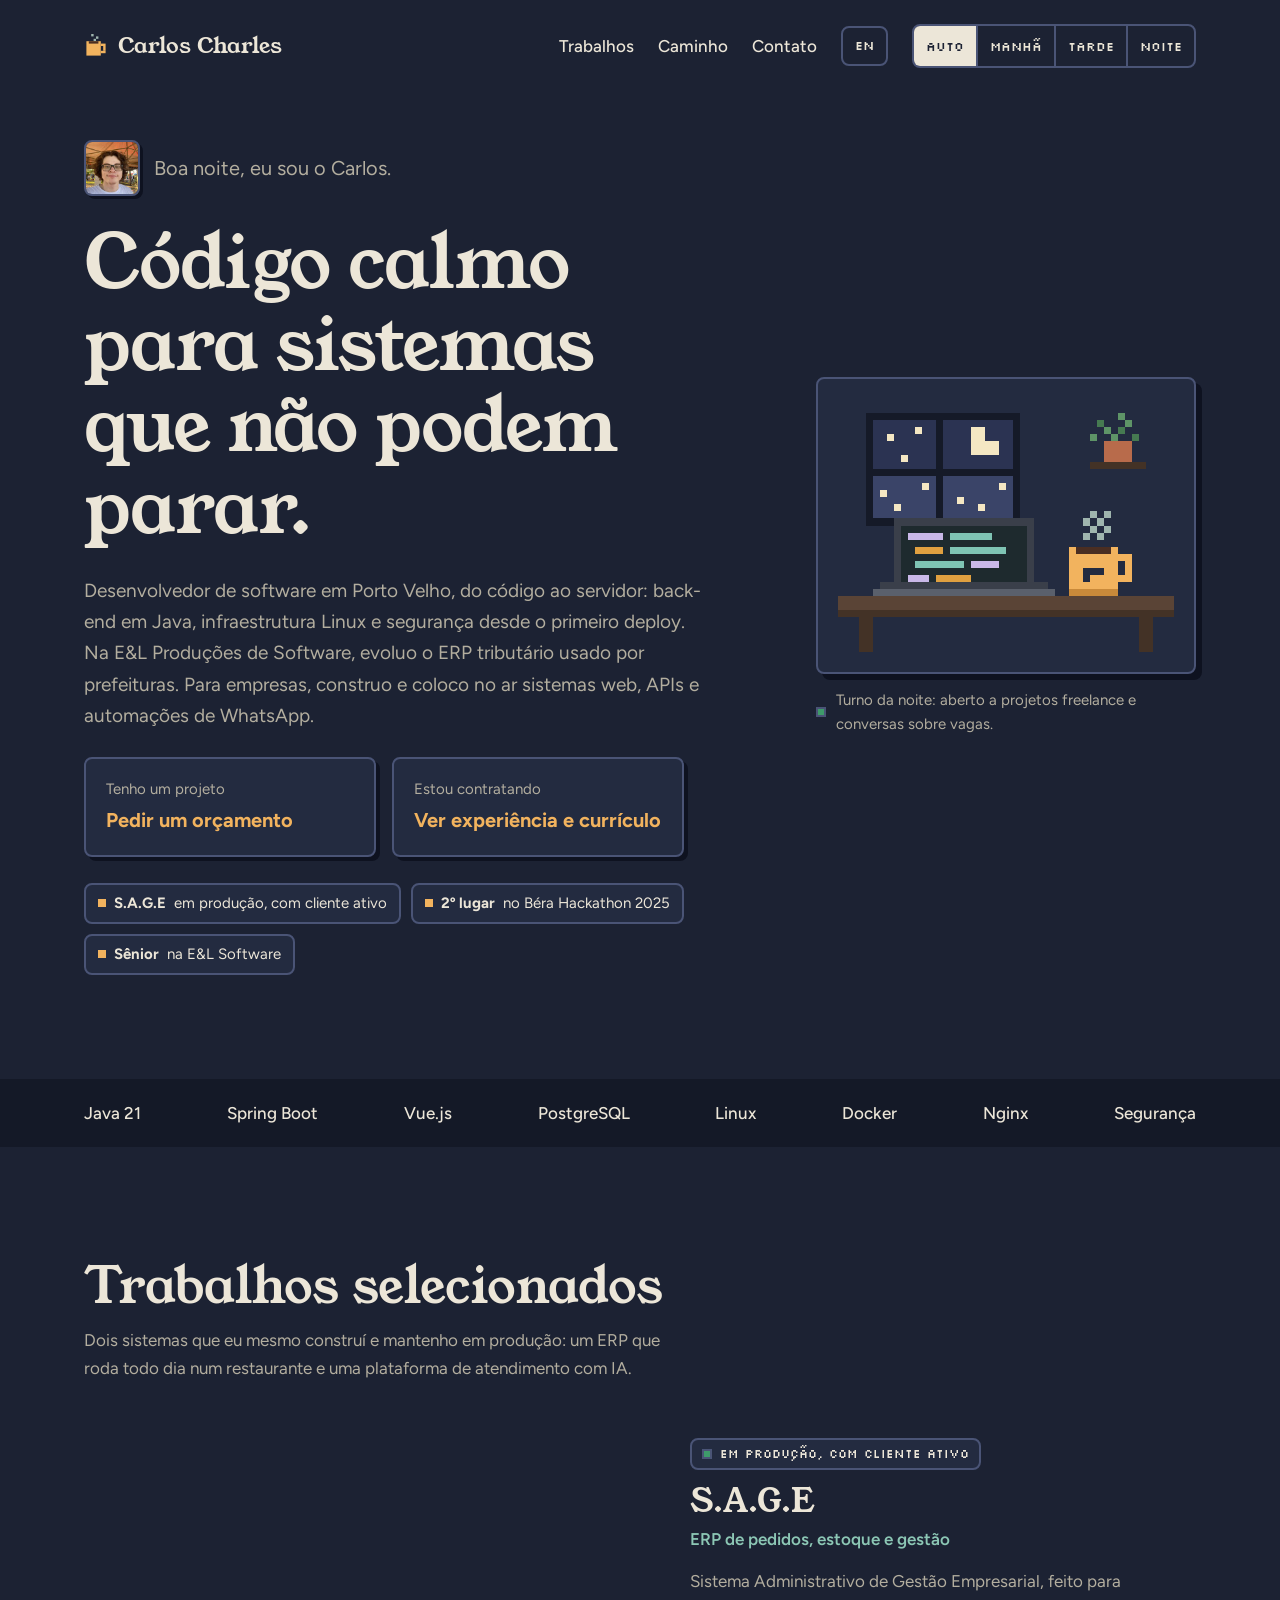
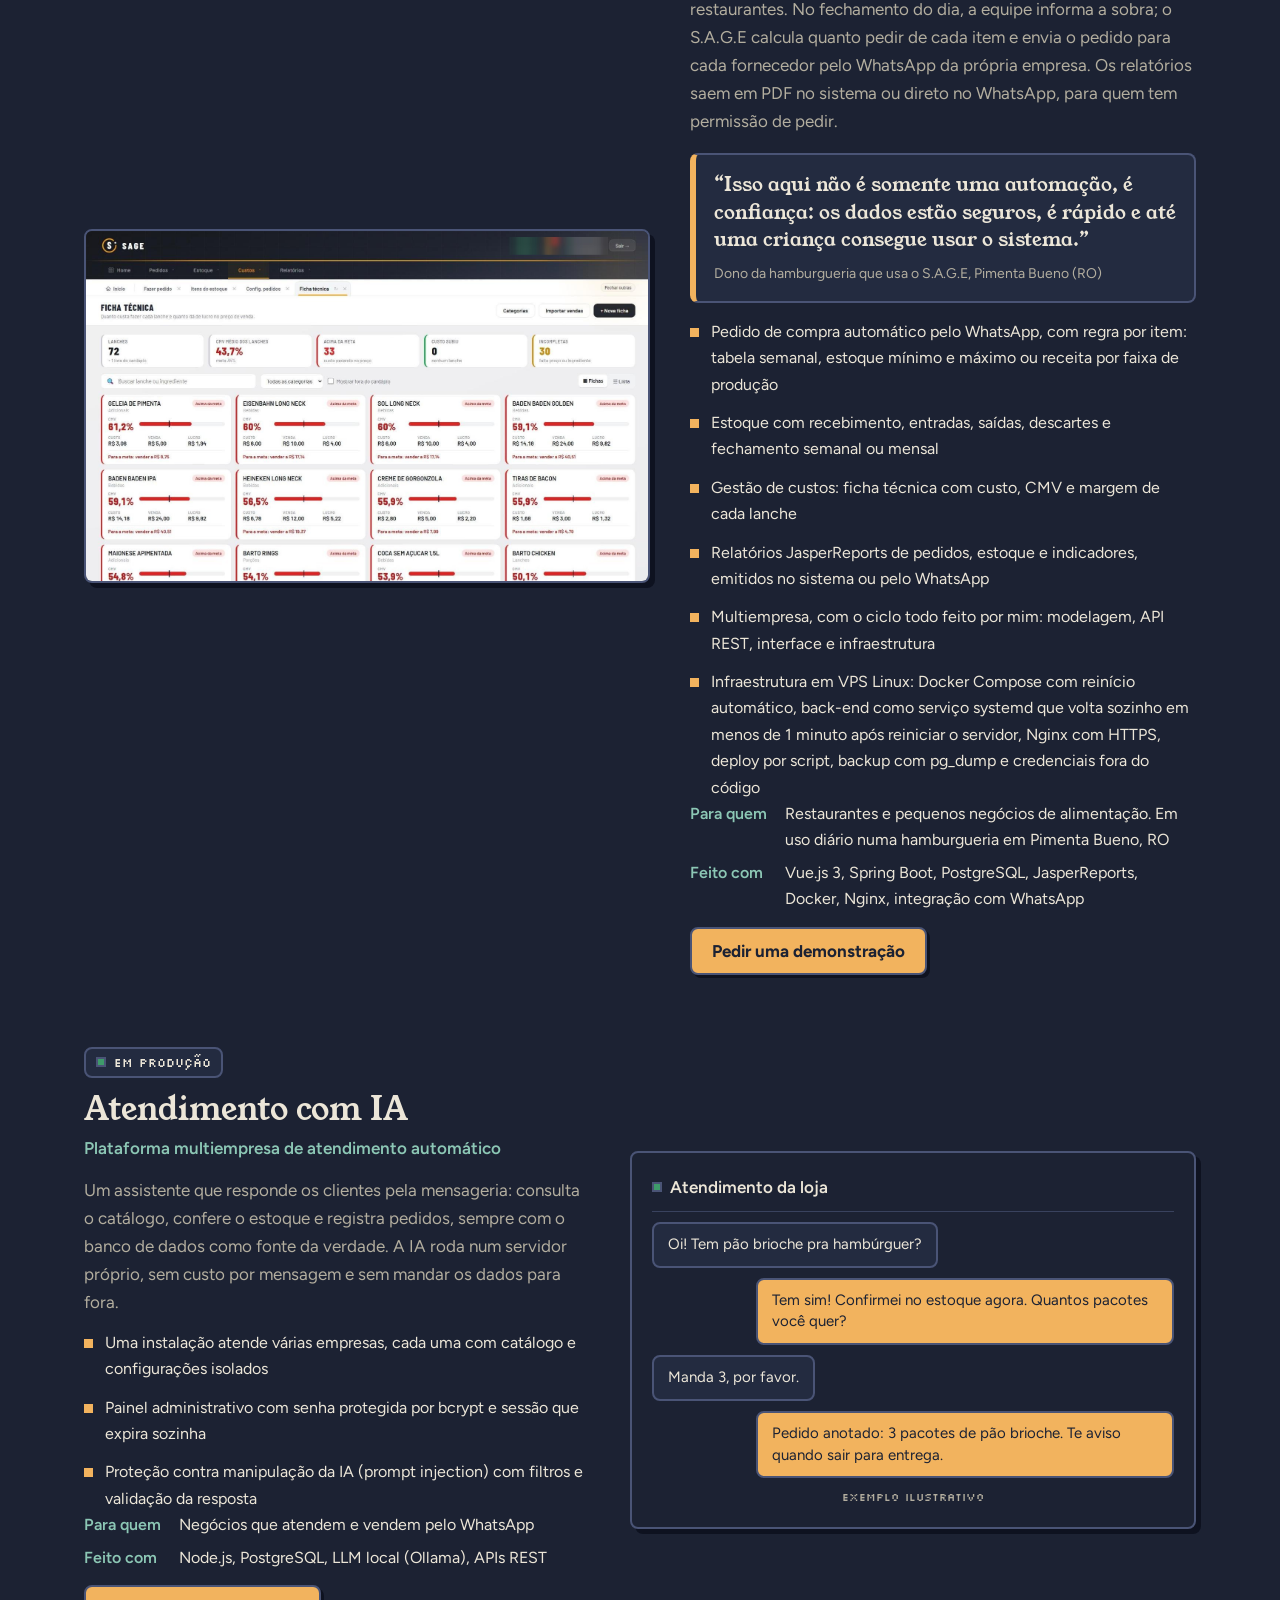
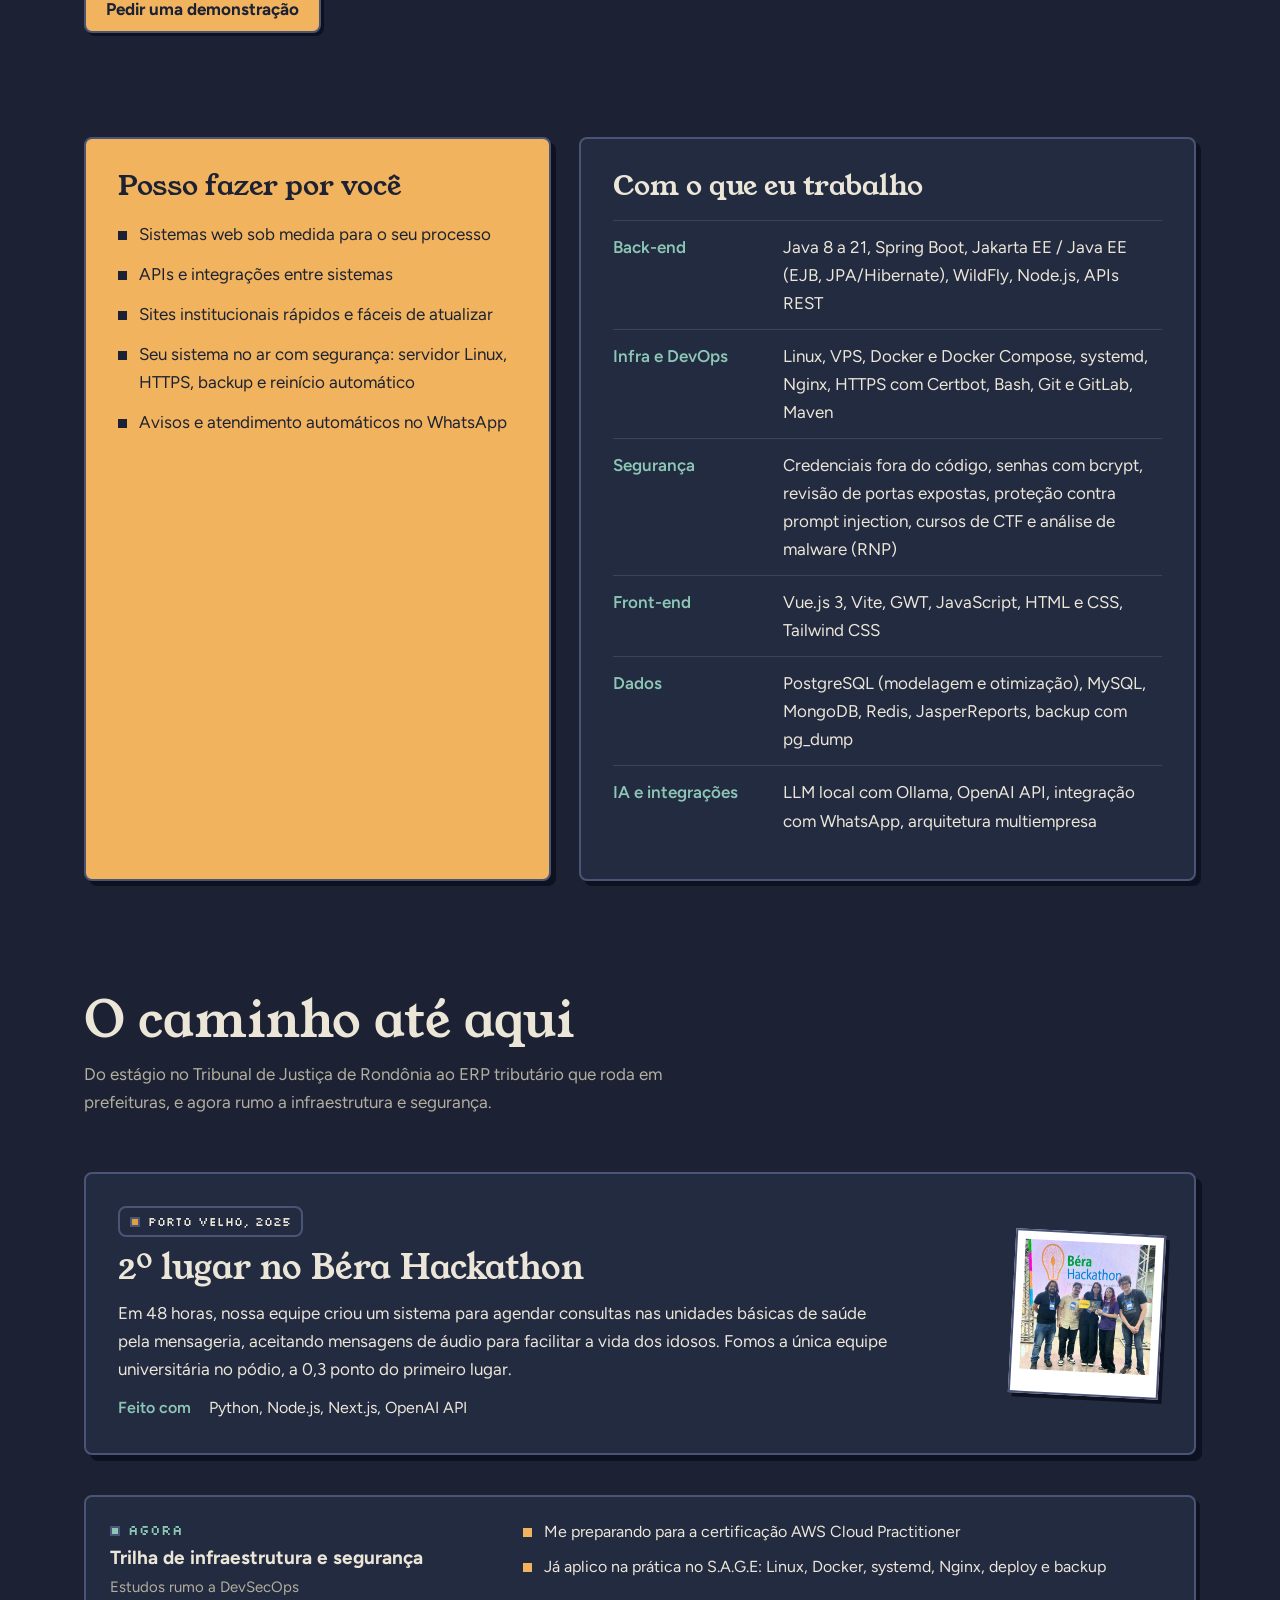
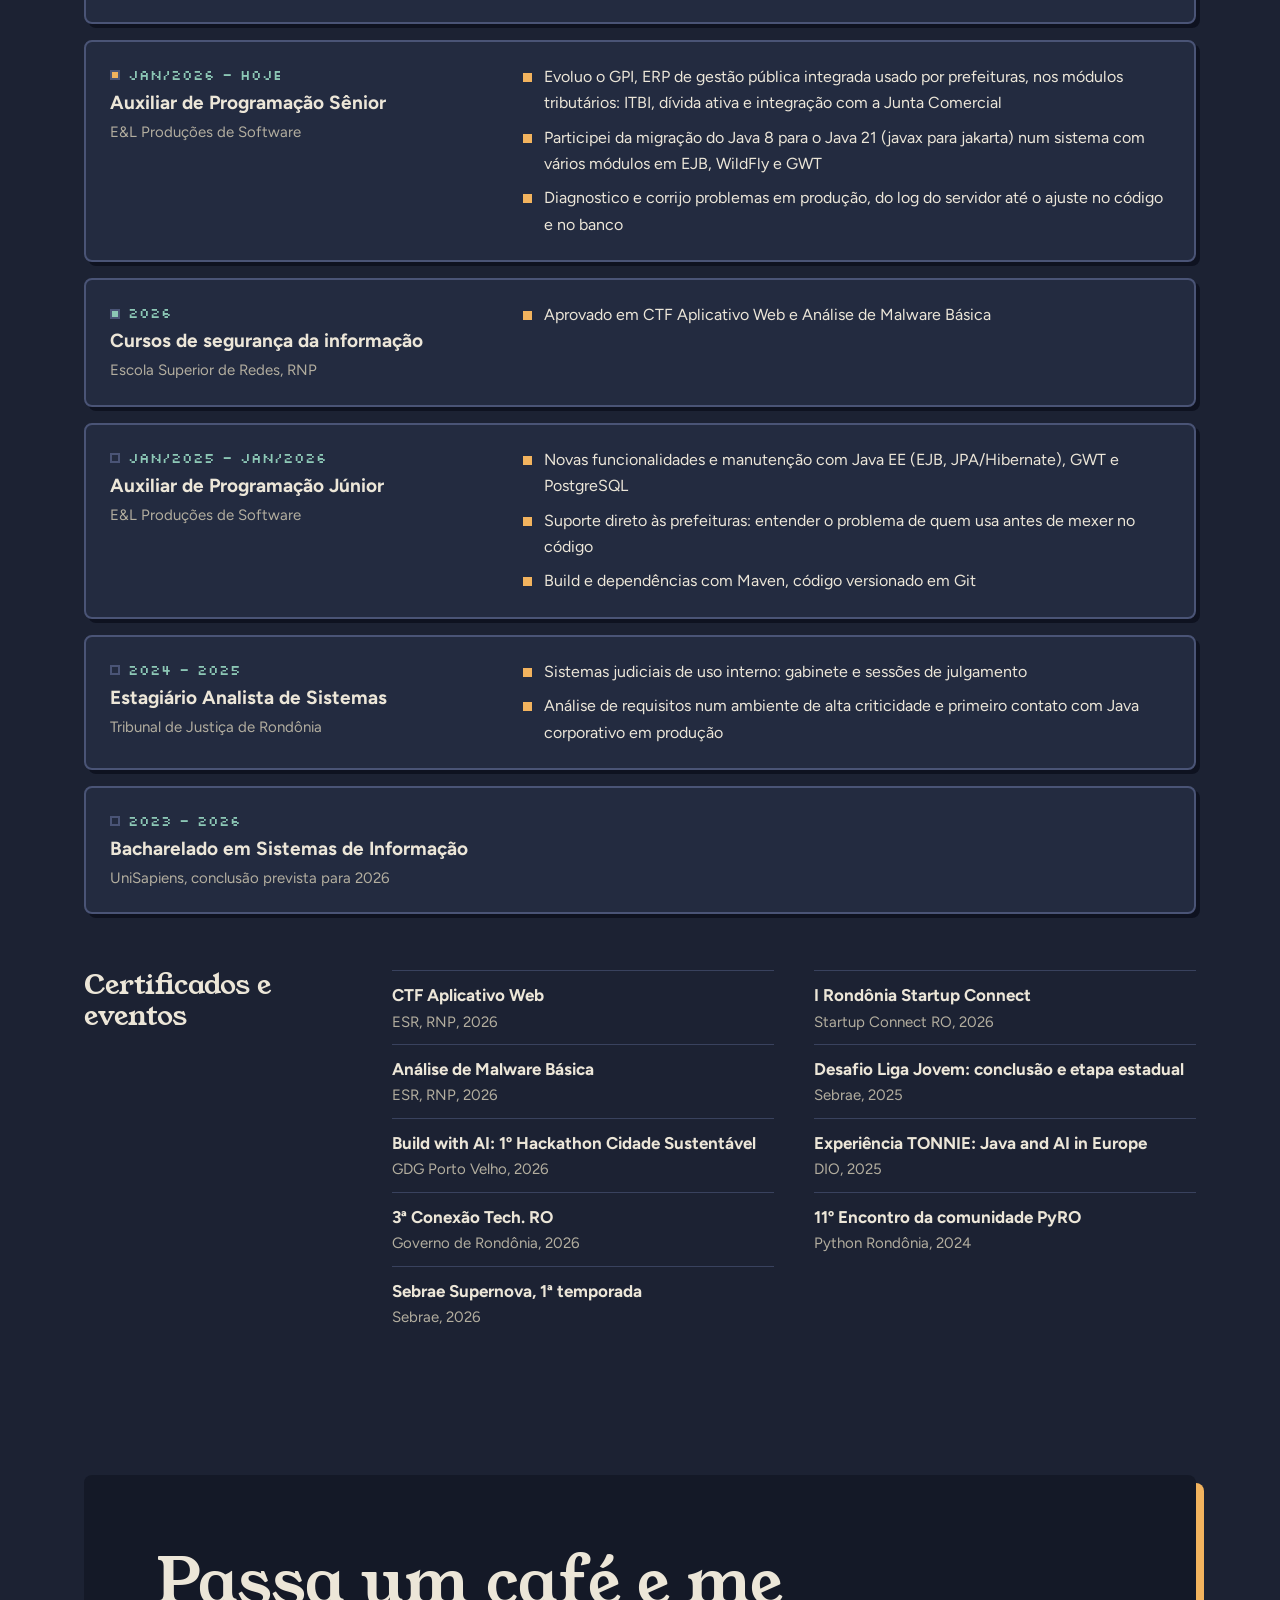
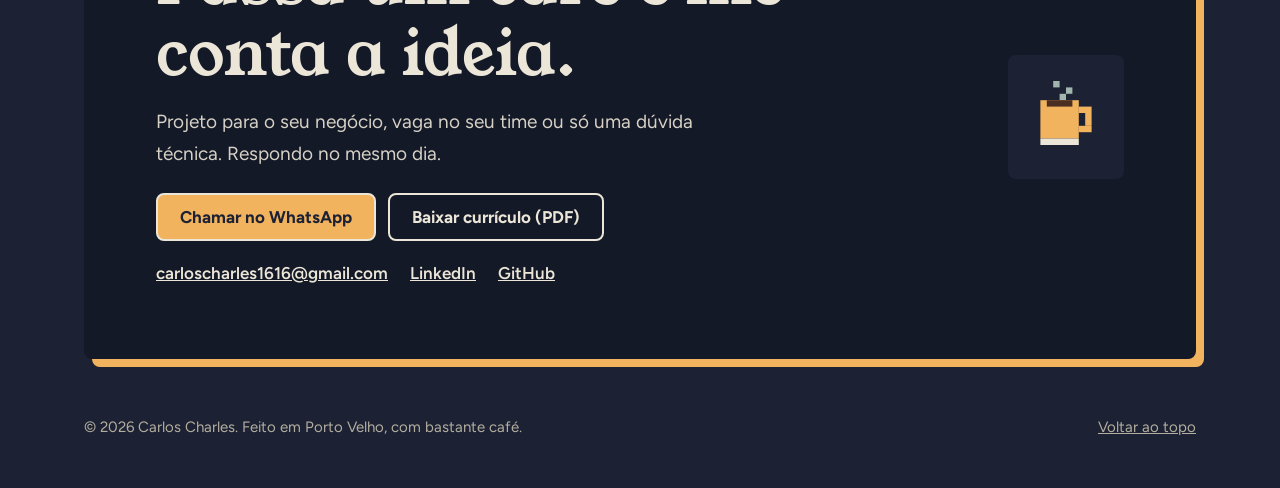
==== commit 45ec9ef7: "Posicionamento: desenvolvimento, infraestrutura e segurança - Título e descrição: Desenvolvedor de S" ====
--- a/index.html
+++ b/index.html
@@ -3,9 +3,9 @@
 <head>
     <meta charset="UTF-8">
     <meta name="viewport" content="width=device-width, initial-scale=1.0">
-    <title>Carlos Charles | Desenvolvedor Java · Spring Boot · Vue.js</title>
-    <meta name="description" content="Carlos Charles, desenvolvedor Java em Porto Velho (RO). Back-end com Java, Jakarta EE e Spring Boot no ERP tributário de prefeituras na E&amp;L, criador do S.A.G.E e de sistemas web, APIs e automações de WhatsApp para empresas.">
-    <meta property="og:title" content="Carlos Charles | Desenvolvedor Java">
+    <title>Carlos Charles | Desenvolvedor de Software · Infraestrutura e Segurança</title>
+    <meta name="description" content="Carlos Charles, desenvolvedor de software em Porto Velho (RO): back-end em Java e Spring Boot, infraestrutura Linux com Docker e Nginx, e segurança. Evolui o ERP tributário de prefeituras na E&amp;L e criou o S.A.G.E, ERP em produção para restaurantes.">
+    <meta property="og:title" content="Carlos Charles | Desenvolvedor de Software · Infraestrutura e Segurança">
     <meta property="og:description" content="Código calmo para sistemas que não podem parar. Aberto a projetos e vagas.">
     <meta property="og:image" content="https://carloscharlesdev.cloud/foto-og.jpg">
     <meta name="theme-color" content="#EEF1EA">
@@ -18,14 +18,14 @@
     <meta property="og:locale" content="pt_BR">
     <meta property="og:locale:alternate" content="en_US">
     <meta name="twitter:card" content="summary">
-    <script type="application/ld+json">{"@context": "https://schema.org", "@type": "Person", "name": "Carlos Charles Batista dos Santos", "alternateName": "Carlos Charles", "jobTitle": "Desenvolvedor Java", "url": "https://carloscharlesdev.cloud/", "image": "https://carloscharlesdev.cloud/foto-og.jpg", "address": {"@type": "PostalAddress", "addressLocality": "Porto Velho", "addressRegion": "RO", "addressCountry": "BR"}, "worksFor": {"@type": "Organization", "name": "E&L Produções de Software"}, "alumniOf": {"@type": "CollegeOrUniversity", "name": "UniSapiens"}, "knowsAbout": ["Java", "Jakarta EE", "Spring Boot", "Vue.js", "PostgreSQL", "JasperReports", "APIs REST", "Linux", "Nginx"], "sameAs": ["https://www.linkedin.com/in/carlos-charles810426302", "https://github.com/CarlosCharlesdev"]}</script>
+    <script type="application/ld+json">{"@context": "https://schema.org", "@type": "Person", "name": "Carlos Charles Batista dos Santos", "alternateName": "Carlos Charles", "jobTitle": "Desenvolvedor de Software, Infraestrutura e Segurança", "url": "https://carloscharlesdev.cloud/", "image": "https://carloscharlesdev.cloud/foto-og.jpg", "address": {"@type": "PostalAddress", "addressLocality": "Porto Velho", "addressRegion": "RO", "addressCountry": "BR"}, "worksFor": {"@type": "Organization", "name": "E&L Produções de Software"}, "alumniOf": {"@type": "CollegeOrUniversity", "name": "UniSapiens"}, "knowsAbout": ["Java", "Spring Boot", "Jakarta EE", "Vue.js", "PostgreSQL", "Linux", "Docker", "Nginx", "DevOps", "Segurança da informação", "AWS"], "sameAs": ["https://www.linkedin.com/in/carlos-charles-810426302", "https://github.com/CarlosCharlesdev"]}</script>
     <link rel="icon" href="favicon.svg" type="image/svg+xml">
     <link rel="icon" href="favicon-64.png" type="image/png">
     <link rel="apple-touch-icon" href="apple-touch-icon.png">
     <link rel="preconnect" href="https://fonts.googleapis.com">
     <link rel="preconnect" href="https://fonts.gstatic.com" crossorigin>
     <link href="https://fonts.googleapis.com/css2?family=Young+Serif&family=Figtree:wght@400;500;600;700&family=Silkscreen&display=swap" rel="stylesheet">
-    <link rel="stylesheet" href="style.css?v=20261123c">
+    <link rel="stylesheet" href="style.css?v=20261123e">
     <script>
         /* Define o tema antes de pintar a página (evita piscar). */
         (function () {
@@ -76,7 +76,7 @@
                     <span><span id="saudacao">Olá</span>, eu sou o Carlos.</span>
                 </p>
                 <h1>Código calmo para sistemas que não podem parar.</h1>
-                <p class="lead">Desenvolvedor Java com foco em back-end, em Porto Velho. Na E&amp;L Produções de Software, evoluo o ERP de gestão tributária usado por prefeituras. Para empresas, construo sistemas web, APIs e automações de WhatsApp sem complicação.</p>
+                <p class="lead">Desenvolvedor de software em Porto Velho, do código ao servidor: back-end em Java, infraestrutura Linux e segurança desde o primeiro deploy. Na E&amp;L Produções de Software, evoluo o ERP tributário usado por prefeituras. Para empresas, construo e coloco no ar sistemas web, APIs e automações de WhatsApp.</p>
                 <div class="paths">
                     <a class="path card" href="#contato">
                         <span class="path-who">Tenho um projeto</span>
@@ -105,7 +105,9 @@
 
         <div class="stack-band">
             <ul class="container" aria-label="Tecnologias principais">
-                <li>Java 21</li><li>Jakarta EE</li><li>Spring Boot</li><li>Vue.js</li><li>PostgreSQL</li><li>JasperReports</li><li>Linux e Nginx</li><li>Git</li>
+                <li>Java 21</li><li>Spring Boot</li><li>Vue.js</li><li>PostgreSQL</li><li>Linux</li><li>Docker</li><li>Nginx</li><li>Segurança</li>
+            
+                <li class="dup" aria-hidden="true">Java 21</li><li class="dup" aria-hidden="true">Jakarta EE</li><li class="dup" aria-hidden="true">Spring Boot</li><li class="dup" aria-hidden="true">Vue.js</li><li class="dup" aria-hidden="true">PostgreSQL</li><li class="dup" aria-hidden="true">JasperReports</li><li class="dup" aria-hidden="true">Linux e Nginx</li><li class="dup" aria-hidden="true">Git</li>
             </ul>
         </div>
 
@@ -133,11 +135,12 @@
                             <li>Estoque com recebimento, entradas, saídas, descartes e fechamento semanal ou mensal</li>
                             <li>Gestão de custos: ficha técnica com custo, CMV e margem de cada lanche</li>
                             <li>Relatórios JasperReports de pedidos, estoque e indicadores, emitidos no sistema ou pelo WhatsApp</li>
-                            <li>Multiempresa, com o ciclo todo feito por mim: modelagem, API REST, interface e deploy em VPS Linux com Nginx e HTTPS</li>
+                            <li>Multiempresa, com o ciclo todo feito por mim: modelagem, API REST, interface e infraestrutura</li>
+                            <li>Infraestrutura em VPS Linux: Docker Compose com reinício automático, back-end como serviço systemd que volta sozinho em menos de 1 minuto após reiniciar o servidor, Nginx com HTTPS, deploy por script, backup com pg_dump e credenciais fora do código</li>
                         </ul>
                         <dl class="meta">
                             <dt>Para quem</dt><dd>Restaurantes e pequenos negócios de alimentação. Em uso diário numa hamburgueria em Pimenta Bueno, RO</dd>
-                            <dt>Feito com</dt><dd>Vue.js 3, Spring Boot, PostgreSQL, JasperReports, integração com WhatsApp</dd>
+                            <dt>Feito com</dt><dd>Vue.js 3, Spring Boot, PostgreSQL, JasperReports, Docker, Nginx, integração com WhatsApp</dd>
                         </dl>
                         </details>
                         <a class="btn-demo" href="https://wa.me/5569992700080?text=Oi%20Carlos%21%20Vi%20o%20S.A.G.E%20no%20seu%20portf%C3%B3lio%20e%20quero%20uma%20demonstra%C3%A7%C3%A3o." target="_blank" rel="noopener">Pedir uma demonstração</a>
@@ -183,16 +186,18 @@
                         <li>Sistemas web sob medida para o seu processo</li>
                         <li>APIs e integrações entre sistemas</li>
                         <li>Sites institucionais rápidos e fáceis de atualizar</li>
+                        <li>Seu sistema no ar com segurança: servidor Linux, HTTPS, backup e reinício automático</li>
                         <li>Avisos e atendimento automáticos no WhatsApp</li>
                     </ul>
                 </div>
                 <div class="card skills">
                     <h3>Com o que eu trabalho</h3>
                     <dl>
-                        <div><dt>Back-end</dt><dd>Java 8 a 21, Jakarta EE / Java EE (EJB, JPA/Hibernate), Spring Boot, WildFly, Node.js, APIs REST</dd></div>
-                        <div><dt>Front-end</dt><dd>Vue.js 3, Vite, GWT, JavaScript, HTML e CSS, Tailwind CSS, Bootstrap</dd></div>
-                        <div><dt>Dados</dt><dd>PostgreSQL (modelagem e otimização), MySQL, MongoDB, JasperReports</dd></div>
-                        <div><dt>Infra</dt><dd>Linux, VPS, Nginx, HTTPS com Certbot, Git e GitLab, Maven</dd></div>
+                        <div><dt>Back-end</dt><dd>Java 8 a 21, Spring Boot, Jakarta EE / Java EE (EJB, JPA/Hibernate), WildFly, Node.js, APIs REST</dd></div>
+                        <div><dt>Infra e DevOps</dt><dd>Linux, VPS, Docker e Docker Compose, systemd, Nginx, HTTPS com Certbot, Bash, Git e GitLab, Maven</dd></div>
+                        <div><dt>Segurança</dt><dd>Credenciais fora do código, senhas com bcrypt, revisão de portas expostas, proteção contra prompt injection, cursos de CTF e análise de malware (RNP)</dd></div>
+                        <div><dt>Front-end</dt><dd>Vue.js 3, Vite, GWT, JavaScript, HTML e CSS, Tailwind CSS</dd></div>
+                        <div><dt>Dados</dt><dd>PostgreSQL (modelagem e otimização), MySQL, MongoDB, Redis, JasperReports, backup com pg_dump</dd></div>
                         <div><dt>IA e integrações</dt><dd>LLM local com Ollama, OpenAI API, integração com WhatsApp, arquitetura multiempresa</dd></div>
                     </dl>
                 </div>
@@ -202,7 +207,7 @@
         <!-- JORNADA -->
         <section id="caminho" class="container section">
             <h2>O caminho até aqui</h2>
-            <p class="section-lead">Do estágio no Tribunal de Justiça de Rondônia ao ERP tributário que roda em prefeituras.</p>
+            <p class="section-lead">Do estágio no Tribunal de Justiça de Rondônia ao ERP tributário que roda em prefeituras, e agora rumo a infraestrutura e segurança.</p>
 
             <article class="award card">
                 <figure class="award-photo">
@@ -219,6 +224,17 @@
             </article>
 
             <ol class="journey">
+                <li class="card job">
+                    <div class="job-head">
+                        <span class="when"><span class="mark mark-accent"></span>agora</span>
+                        <strong>Trilha de infraestrutura e segurança</strong>
+                        <span class="muted">Estudos rumo a DevSecOps</span>
+                    </div>
+                    <ul class="pixel-list job-points">
+                        <li>Me preparando para a certificação AWS Cloud Practitioner</li>
+                        <li>Já aplico na prática no S.A.G.E: Linux, Docker, systemd, Nginx, deploy e backup</li>
+                    </ul>
+                </li>
                 <li class="card job">
                     <div class="job-head">
                         <span class="when"><span class="mark mark-primary"></span>jan/2026 – hoje</span>
@@ -301,7 +317,7 @@
                     </div>
                     <ul class="contact-links">
                         <li><a href="mailto:carloscharles1616@gmail.com">carloscharles1616@gmail.com</a></li>
-                        <li><a href="https://www.linkedin.com/in/carlos-charles810426302" target="_blank" rel="noopener">LinkedIn</a></li>
+                        <li><a href="https://www.linkedin.com/in/carlos-charles-810426302" target="_blank" rel="noopener">LinkedIn</a></li>
                         <li><a href="https://github.com/CarlosCharlesdev" target="_blank" rel="noopener">GitHub</a></li>
                     </ul>
                 </div>
@@ -323,6 +339,6 @@
         <a href="#inicio">Voltar ao topo</a>
     </footer>
 
-    <script src="script.js?v=20261123c"></script>
+    <script src="script.js?v=20261123e"></script>
 </body>
 </html>
--- a/style.css
+++ b/style.css
@@ -310,9 +310,11 @@
 .site-footer a { color: var(--muted); }
 
 /* Elementos que só aparecem no celular */
-.theme-cycle, .bottom-bar { display: none; }
+.theme-cycle, .bottom-bar, .stack-band .dup { display: none; }
 .more > summary { display: none; }
 .more { display: flex; flex-direction: column; gap: 14px; }
+
+@keyframes letreiro { from { transform: translateX(0); } to { transform: translateX(-50%); } }
 
 /* ===== Celular ===== */
 @media (max-width: 640px) {
@@ -350,9 +352,20 @@
     .proofs::-webkit-scrollbar { display: none; }
     .proofs li { flex: 0 0 auto; scroll-snap-align: start; box-shadow: 2px 2px 0 var(--shadow); }
 
-    .stack-band ul { flex-wrap: nowrap; overflow-x: auto; justify-content: flex-start; gap: 22px; scrollbar-width: none; }
-    .stack-band ul::-webkit-scrollbar { display: none; }
-    .stack-band li { flex: 0 0 auto; }
+    /* Tecnologias: letreiro que passa sozinho (para quem prefere menos movimento, vira faixa de arrastar) */
+    .stack-band { overflow: hidden; }
+    .stack-band ul { flex-wrap: nowrap; justify-content: flex-start; gap: 0; width: max-content; max-width: none; margin: 0; padding-left: 0; padding-right: 0; }
+    .stack-band li { flex: 0 0 auto; padding: 0 14px; }
+    .stack-band li::after { content: ""; display: inline-block; width: 6px; height: 6px; margin-left: 28px; vertical-align: middle; background: var(--primary); }
+    .stack-band .dup { display: list-item; list-style: none; }
+    @media (prefers-reduced-motion: no-preference) {
+        .stack-band ul { animation: letreiro 24s linear infinite; }
+        .stack-band:active ul { animation-play-state: paused; }
+    }
+    @media (prefers-reduced-motion: reduce) {
+        .stack-band { overflow-x: auto; }
+        .stack-band .dup { display: none; }
+    }
 
     /* Seções */
     .section { padding-top: 80px; }
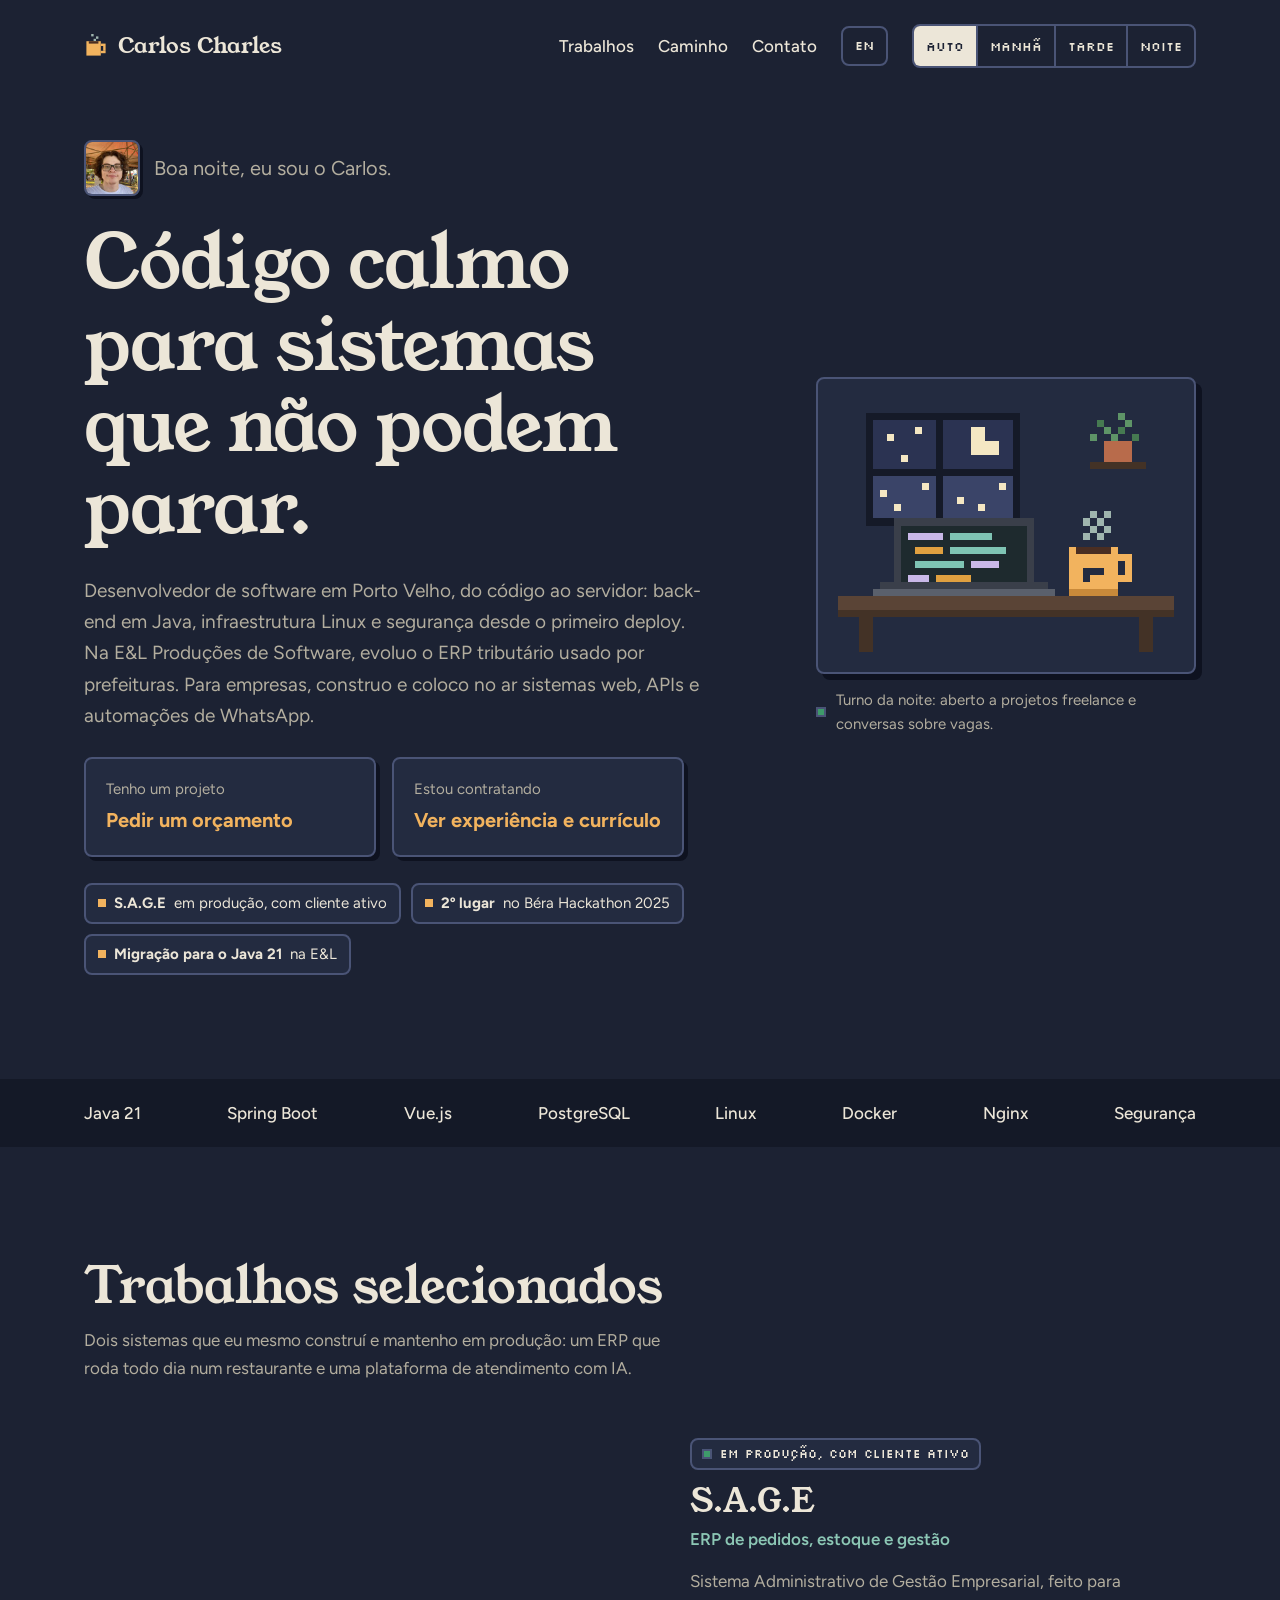
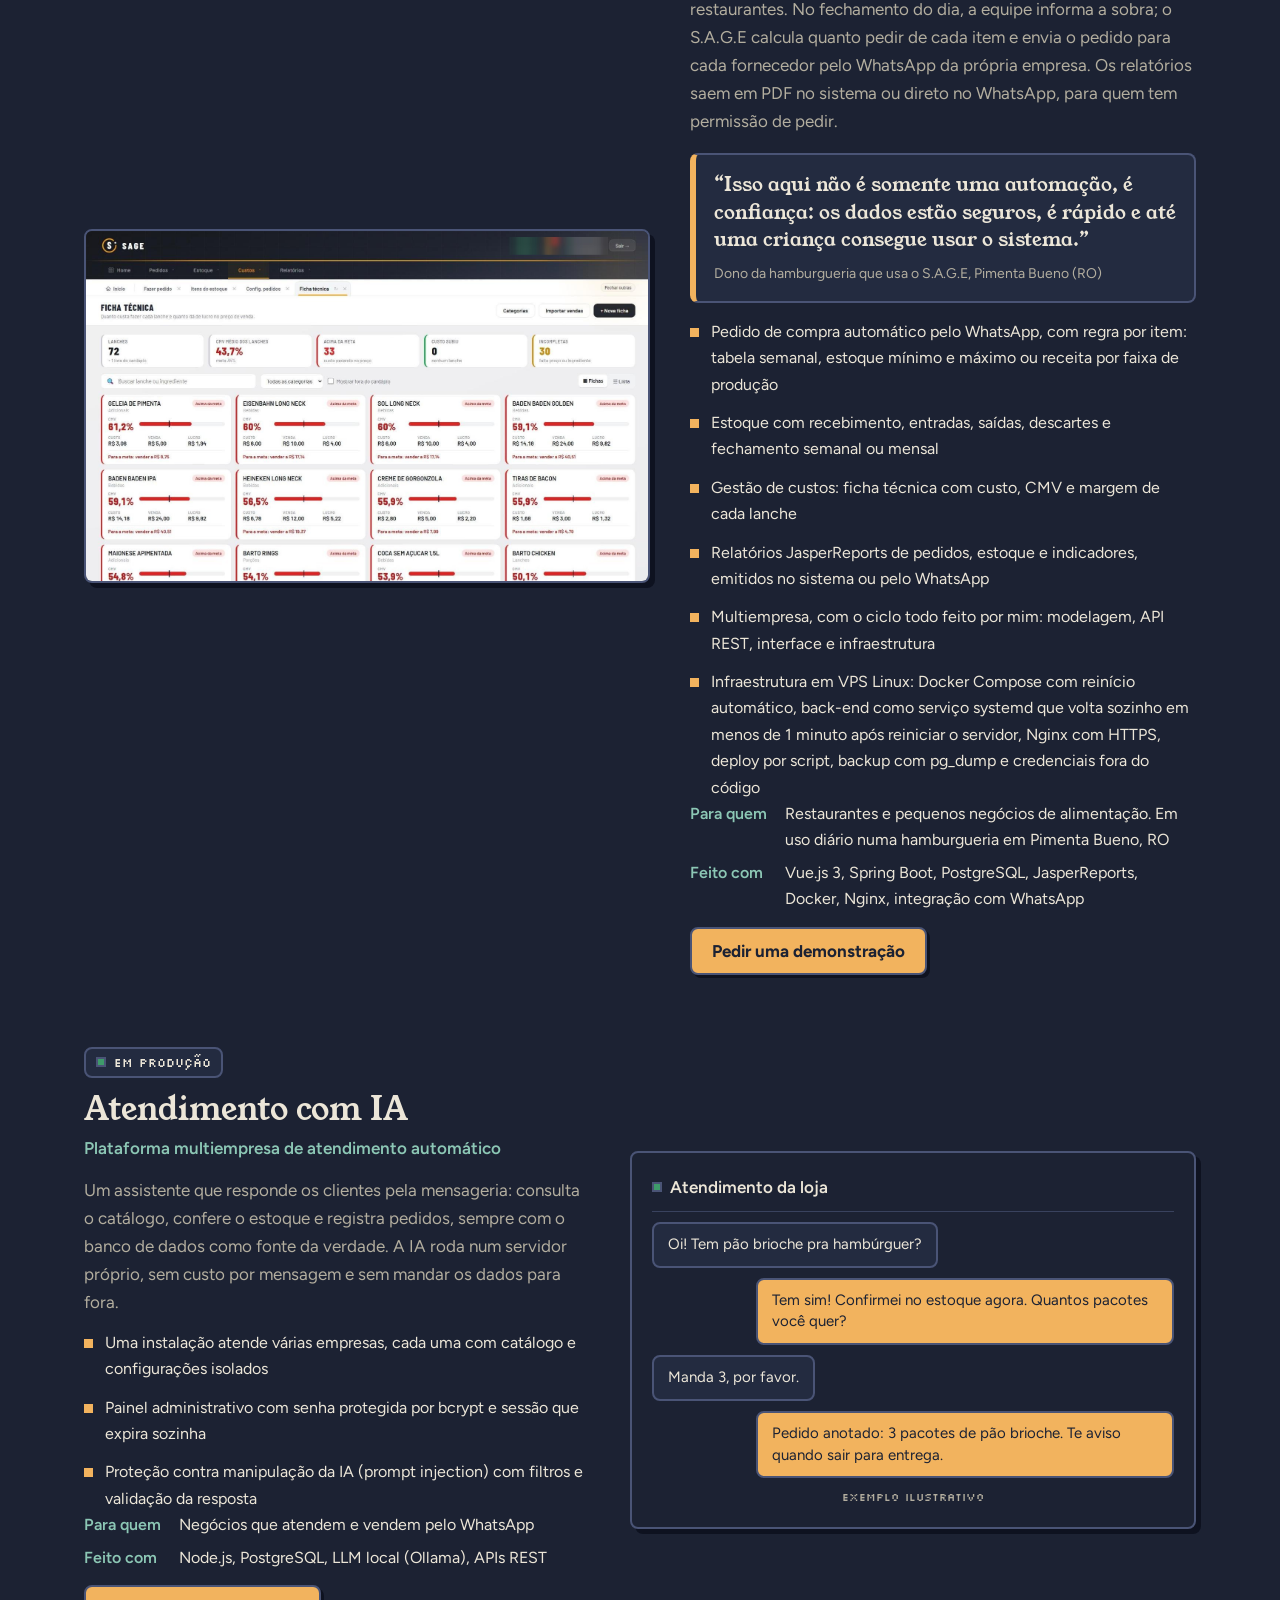
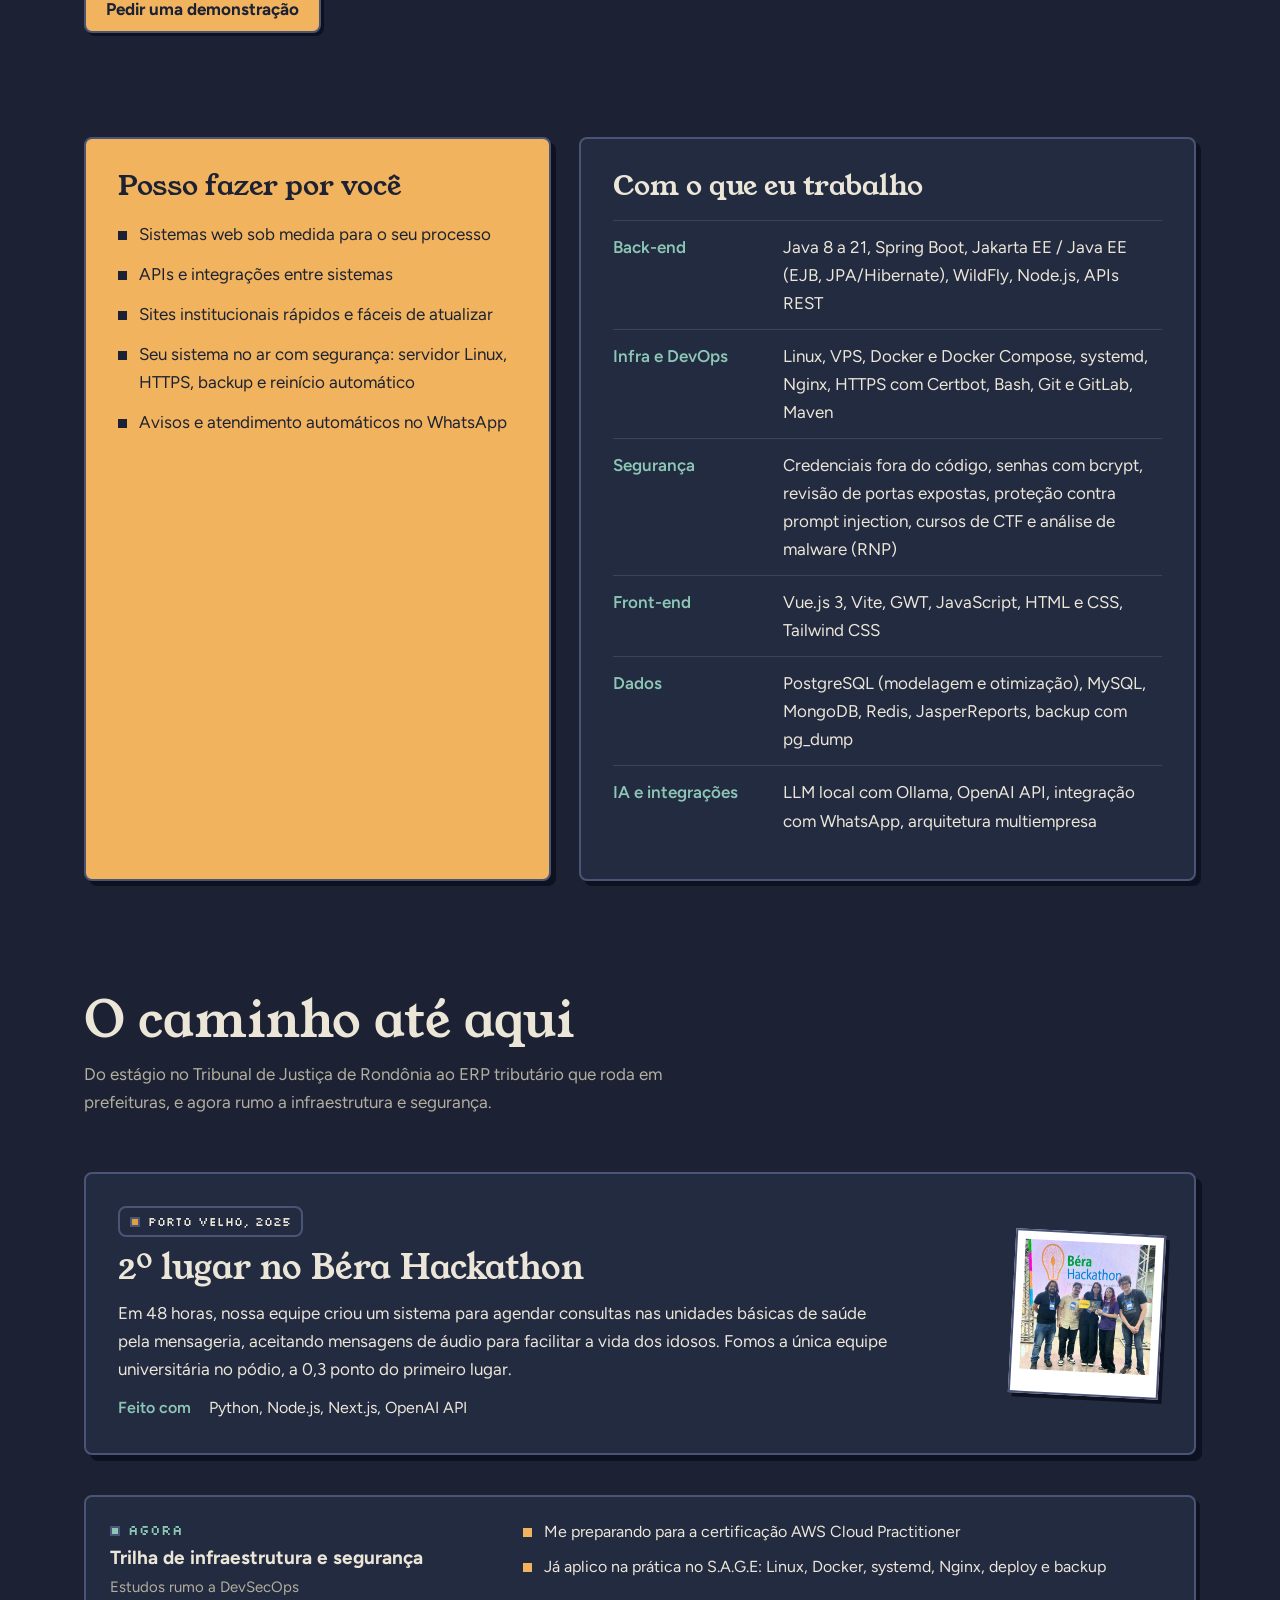
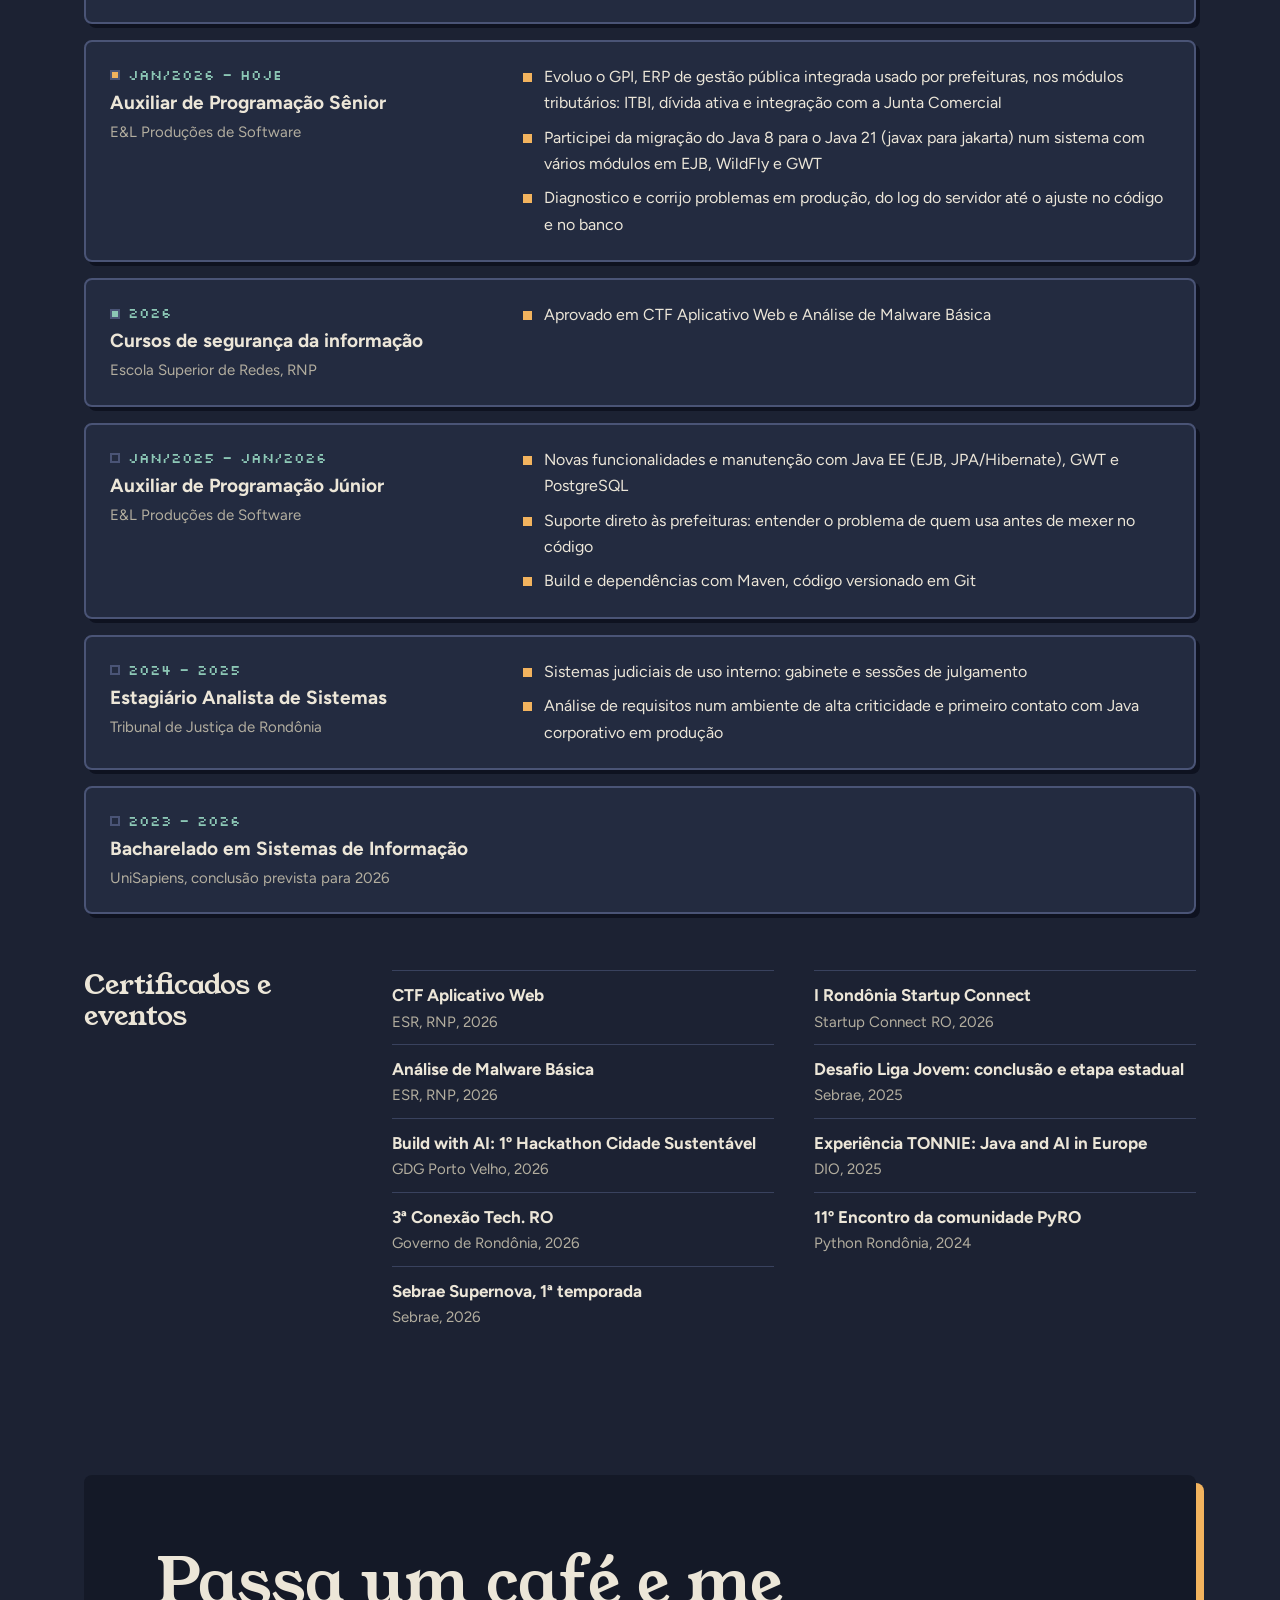
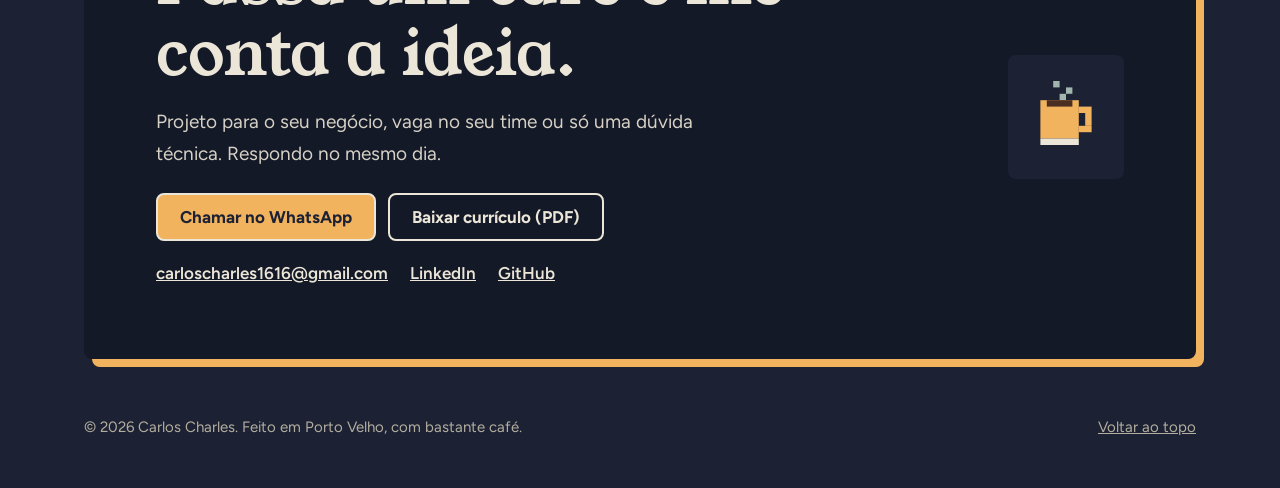
==== commit 2a73997c: "Selo do topo: migração para o Java 21, no lugar de "Sênior" Co-Authored-By: Claude Opus 5.5 <noreply" ====
--- a/index.html
+++ b/index.html
@@ -90,7 +90,7 @@
                 <ul class="proofs" aria-label="Destaques">
                     <li><strong>S.A.G.E</strong> em produção, com cliente ativo</li>
                     <li><strong>2º lugar</strong> no Béra Hackathon 2025</li>
-                    <li><strong>Sênior</strong> na E&amp;L Software</li>
+                    <li><strong>Migração para o Java 21</strong> na E&amp;L</li>
                 </ul>
             </div>
             <figure class="hero-scene">
@@ -143,7 +143,7 @@
                             <dt>Feito com</dt><dd>Vue.js 3, Spring Boot, PostgreSQL, JasperReports, Docker, Nginx, integração com WhatsApp</dd>
                         </dl>
                         </details>
-                        <a class="btn-demo" href="https://wa.me/5569992700080?text=Oi%20Carlos%21%20Vi%20o%20S.A.G.E%20no%20seu%20portf%C3%B3lio%20e%20quero%20uma%20demonstra%C3%A7%C3%A3o." target="_blank" rel="noopener">Pedir uma demonstração</a>
+                        <a class="btn-demo" href="https://wa.me/556992700080?text=Oi%20Carlos%21%20Vi%20o%20S.A.G.E%20no%20seu%20portf%C3%B3lio%20e%20quero%20uma%20demonstra%C3%A7%C3%A3o." target="_blank" rel="noopener">Pedir uma demonstração</a>
                     </div>
                 </article>
 
@@ -173,7 +173,7 @@
                             <dt>Feito com</dt><dd>Node.js, PostgreSQL, LLM local (Ollama), APIs REST</dd>
                         </dl>
                         </details>
-                        <a class="btn-demo" href="https://wa.me/5569992700080?text=Oi%20Carlos%21%20Vi%20o%20atendimento%20com%20IA%20no%20seu%20portf%C3%B3lio%20e%20quero%20uma%20demonstra%C3%A7%C3%A3o." target="_blank" rel="noopener">Pedir uma demonstração</a>
+                        <a class="btn-demo" href="https://wa.me/556992700080?text=Oi%20Carlos%21%20Vi%20o%20atendimento%20com%20IA%20no%20seu%20portf%C3%B3lio%20e%20quero%20uma%20demonstra%C3%A7%C3%A3o." target="_blank" rel="noopener">Pedir uma demonstração</a>
                     </div>
                 </article>
                 
@@ -312,7 +312,7 @@
                     <h2>Passa um café e me conta a ideia.</h2>
                     <p>Projeto para o seu negócio, vaga no seu time ou só uma dúvida técnica. Respondo no mesmo dia.</p>
                     <div class="contact-actions">
-                        <a class="btn btn-primary" href="https://wa.me/5569992700080" target="_blank" rel="noopener">Chamar no WhatsApp</a>
+                        <a class="btn btn-primary" href="https://wa.me/556992700080" target="_blank" rel="noopener">Chamar no WhatsApp</a>
                         <a class="btn btn-ghost" href="curriculo.pdf" download>Baixar currículo (PDF)</a>
                     </div>
                     <ul class="contact-links">
@@ -331,7 +331,7 @@
     <nav class="bottom-bar" aria-label="Atalhos">
         <a href="#trabalhos">Projetos</a>
         <a href="#caminho">Caminho</a>
-        <a class="bb-cta" href="https://wa.me/5569992700080" target="_blank" rel="noopener">WhatsApp</a>
+        <a class="bb-cta" href="https://wa.me/556992700080" target="_blank" rel="noopener">WhatsApp</a>
     </nav>
 
     <footer class="container site-footer">
